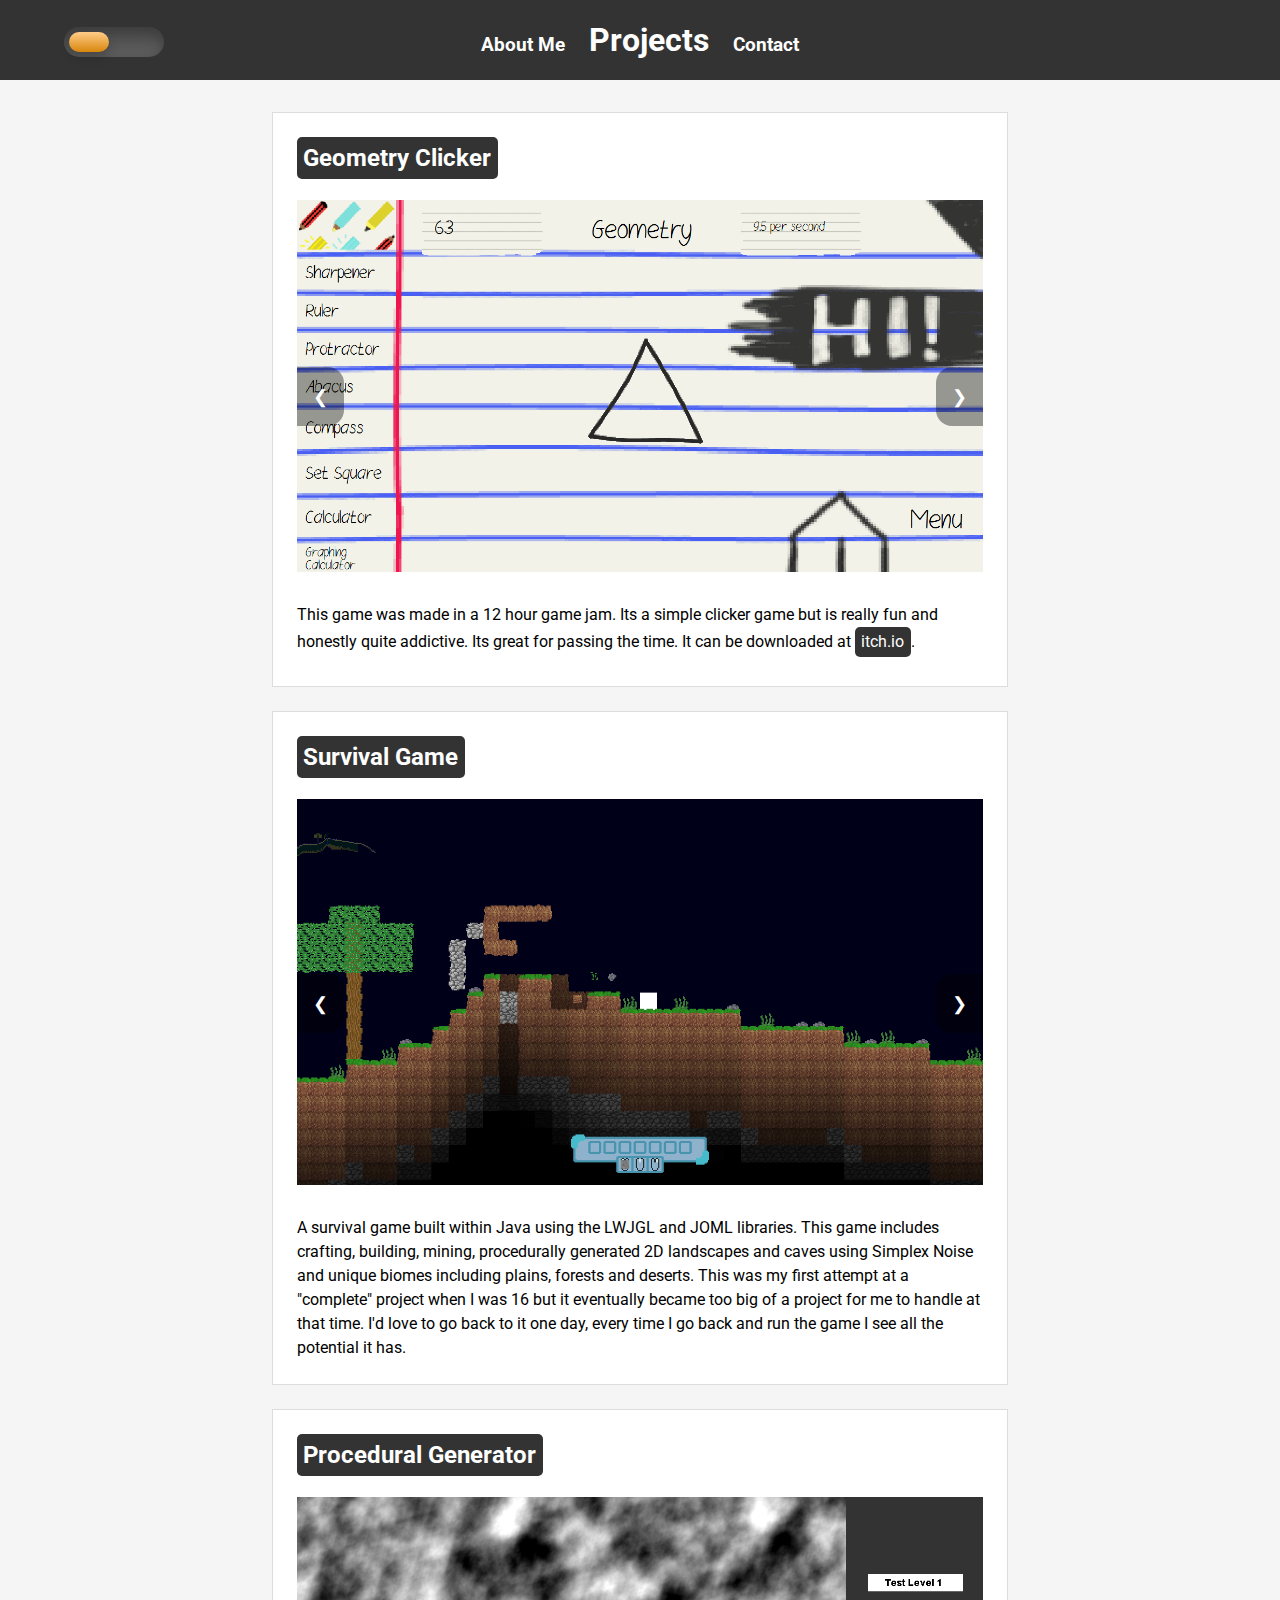
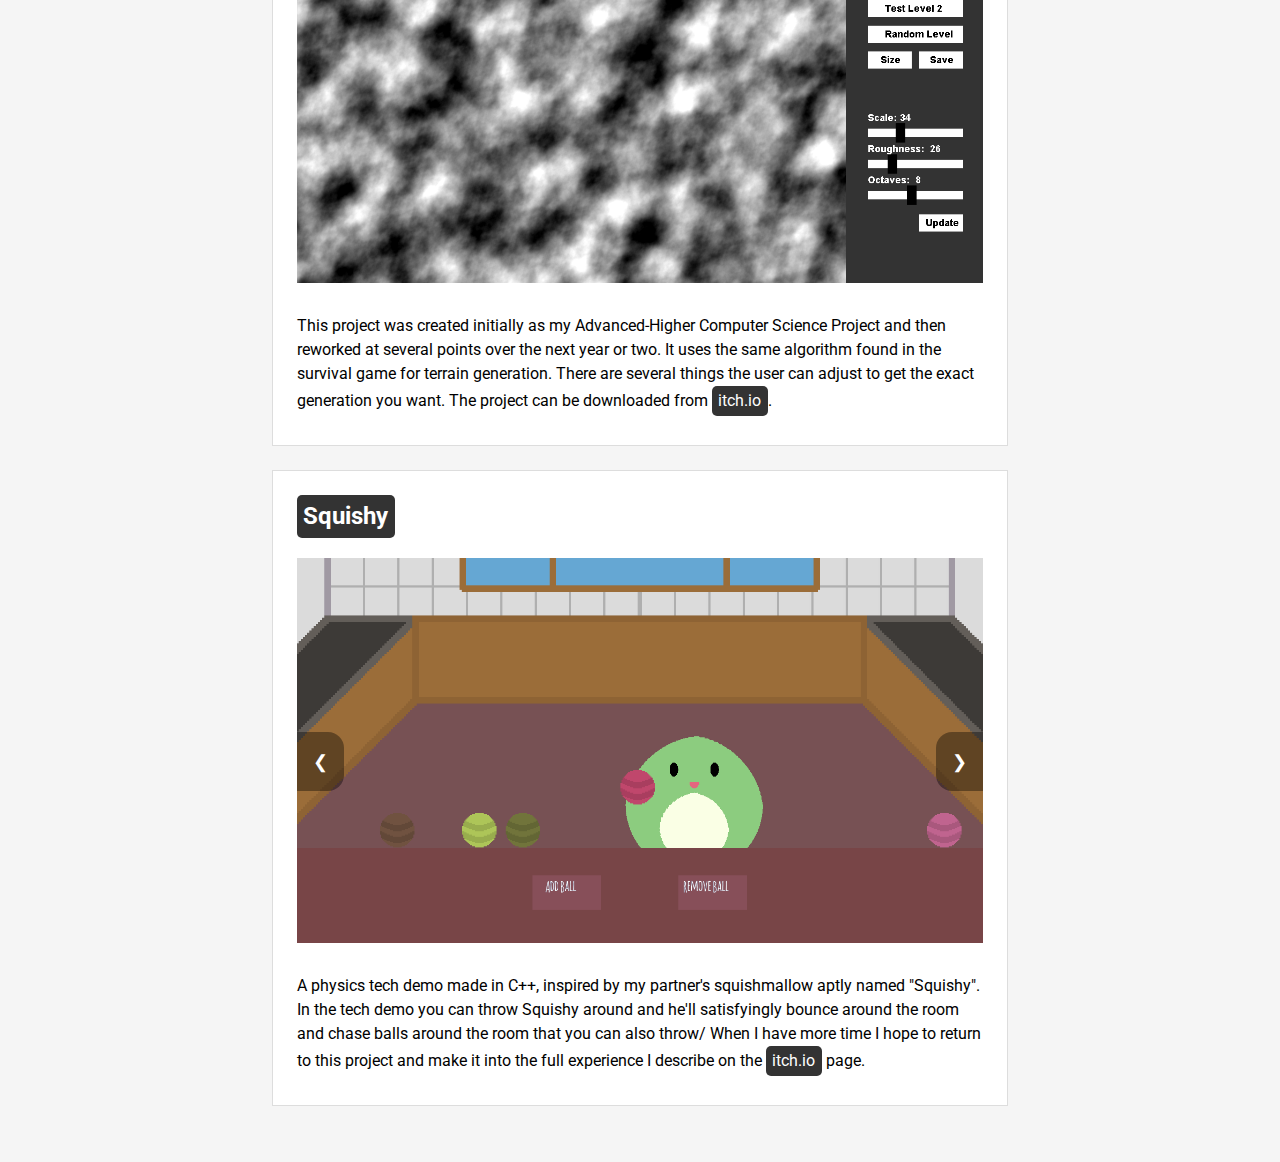
==== index.html @ 2ac5b100 "New Wesbite Design" ====
<!DOCTYPE html>
<html lang="en">
<head>
  <meta charset="UTF-8">
  <meta name="viewport" content="width=device-width, initial-scale=1.0">
  <title>Projects</title>
  <link href="https://fonts.googleapis.com/css?family=Roboto&display=swap" rel="stylesheet">
  <link rel="stylesheet" href="style.css">
</head>
<body>
  <header>
    <h3><a href="about.html">About Me</a></h3>
    <h1>Projects</h1>
    <h3><a href="contact.html">Contact</a></h3>
    <section class="slider">
      <input class="dark" type="checkbox" id="darkmode"/>
      <label for="darkmode" onclick="toggleDark()"></label>
    </section>
  </header>
  <main>
    
    <section class="project">
      <h2><a href="https://louis-braidwood.itch.io/geometry-clicker" class="title">Geometry Clicker</a></h2>
      
        <!-- Slideshow container -->
        <div class="slideshow-container">

          <!-- Full-width images with number and caption text -->
          <div class="mySlides2 fade">
            <img src="Screenshots/Geometry1.png" style="width:100%">
          </div>

          <div class="mySlides2 fade">
            <img src="Screenshots/Geometry2.png" style="width:100%">
          </div>

          <div class="mySlides2 fade">
            <img src="Screenshots/Geometry3.png" style="width:100%">
          </div>

          <!-- Next and previous buttons -->
          <a class="prev" onclick="plusSlides(-1, 1)">&#10094;</a>
          <a class="next" onclick="plusSlides(1, 1)">&#10095;</a>
        </div>
        <br>
        <p>This game was made in a 12 hour game jam. Its a simple clicker 
          game but is really fun and honestly quite addictive. Its great for
           passing the time. It can be downloaded at 
           <a href="https://louis-braidwood.itch.io/geometry-clicker" class="title">itch.io</a>.
        </p>
    </section>
    <section class="project">
      <h2><a class="title">Survival Game</a></h2>
      
        <!-- Slideshow container -->
        <div class="slideshow-container">

          <!-- Full-width images with number and caption text -->
          <div class="mySlides3 fade">
            <img src="Screenshots/SurvivalGame1.png" style="width:100%">
          </div>

          <div class="mySlides3 fade">
            <img src="Screenshots/SurvivalGame2.png" style="width:100%">
          </div>

          <div class="mySlides3 fade">
            <img src="Screenshots/SurvivalGame3.png" style="width:100%">
          </div>

          <!-- Next and previous buttons -->
          <a class="prev" onclick="plusSlides(-1, 2)">&#10094;</a>
          <a class="next" onclick="plusSlides(1, 2)">&#10095;</a>
        </div>
        <br>
        <p>A survival game built within Java using the LWJGL and JOML libraries. 
          This game includes crafting, building, mining,  procedurally generated 2D landscapes and caves 
          using Simplex Noise and unique biomes including plains, forests and deserts.
          This was my first attempt at a "complete" project when I was 16 but it eventually
          became too big of a project for me to handle at that time. I'd love to go back to it
          one day, every time I go back and run the game I see all the potential it has.
        </p>
    </section>
    <section class="project">
      <h2><a href="https://louis-braidwood.itch.io/simplex-noise" class="title">Procedural Generator</a></h2>
      
        <!-- Slideshow container -->
        <div>

          <!-- Full-width images with number and caption text -->
          <div class="fade">
            <img src="Screenshots/ProceduralGenerator.png" style="width:100%">
          </div>
        </div>
        <br>
        <p>This project was created initially as my Advanced-Higher Computer Science Project and then 
          reworked at several points over the next year or two. It uses the same algorithm found in the 
          survival game for terrain generation. There are several things the user can adjust to get the exact generation you want.
          The project can be downloaded from 

            <a href="https://louis-braidwood.itch.io/simplex-noise" class="title">itch.io</a>.
        </p>
    </section>
    
    <section class="project">
      <h2><a href="https://louis-braidwood.itch.io/squishy" class="title">Squishy</a></h2>
      
        <!-- Slideshow container -->
        <div class="slideshow-container">

          <!-- Full-width images with number and caption text -->
          <div class="mySlides1 fade">
            <img src="Screenshots/squishy1.png" style="width:100%">
          </div>
          <div class="mySlides1 fade">
            <img src="Screenshots/squishy2.png" style="width:100%">
          </div>
          <!-- Next and previous buttons -->
          <a class="prev" onclick="plusSlides(-1, 0)">&#10094;</a>
          <a class="next" onclick="plusSlides(1, 0)">&#10095;</a>
        </div>
        <br>
        <p>A physics tech demo made in C++, inspired by my partner's squishmallow aptly named "Squishy". In the tech demo you can throw Squishy around and he'll
          satisfyingly bounce around the room and chase balls around the room that you can also throw/ When I have more time I hope to return
          to this project and make it into the full experience I describe on the <a href="https://louis-braidwood.itch.io/squishy" class="title">itch.io</a> page.
        </p>

    </section>
    
  <script src="darkmode.js"></script>
    <script src="arrows.js"></script>
  </main>
</body>
</html>
---- style.css ----
* {
    box-sizing: border-box;
    margin: 0;
    padding: 0;
  }
  
  body {
    font-family: 'Roboto', sans-serif;
    font-size: 16px;
    line-height: 1.5;
    background-color: #f5f5f5;
    transition: 0.3s;
  }
  
  header {
    background-color: #333;
    color: #fff;
    align-items: center;
    text-align: center;
    padding: 1rem;
  }
  
  .slider {
    margin:0;
    display:flex;
    flex-direction: column;
  }

  label {
    width:100px;
    height:30px;
    left:5%;
    top:3%;
    position:absolute;
    display:inline;
    background-color: #555;
    border-radius: 200px;
    box-shadow: inset 0px 5px 15px rgba(0,0,0,0.4), inset 0px -5px 15px rgba(255,255,255,0.1);
    cursor:pointer;
    transition:0.3s;
  }

  label:after {
    content: "";
    width: 40px;
    height: 20px;
    position:absolute;
    top: 5px;
    left: 5px;
    background:linear-gradient(180deg, #ffcc89, #d8860b);
    border-radius: 180px;
    box-shadow: 0px 5px 10px rgba(0,0,0,0.2);
    transition:0.3s;
  }

label:active:after{
  width:50px;
}

.dark{
  width: 0;
  height: 0;
  visibility: hidden;
}

  .dark:checked + label { 
    background:#343434;
  }
  .dark:checked + label:after{
    left:95px;
    transform: translateX(-100%);
    background:linear-gradient(180deg, #777, #3a3a3a);
  }
  h1 {
    display:inline;
    font-size: 2rem;
  }
  h3 {
    padding-left: 20px;
    padding-right: 20px;
    display:inline;
  }
  

p a{
  color: #666;
}

  h3 a{
    color: #fff;
    text-decoration: none;
  }
  h3 a:link{
    text-decoration: none;
    color: #fff;
  }
  h3 a:visited{
    color: #fff;
    text-decoration: none;
  }
  h3 a:hover {
    color: #aaa;
    text-decoration: none;
  }
  h3 a:active {
    color: #fff;
    text-decoration: none;
  }

input[type=text], select, textarea {
  width: 100%; /* Full width */
  padding: 12px; /* Some padding */ 
  border: 1px solid #ccc; /* Gray border */
  border-radius: 4px; /* Rounded borders */
  box-sizing: border-box; /* Make sure that padding and width stays in place */
  margin-top: 6px; /* Add a top margin */
  margin-bottom: 16px; /* Bottom margin */
  resize: vertical /* Allow the user to vertically resize the textarea (not horizontally) */
}

/* Style the submit button with a specific background color etc */
input[type=submit] {
  background-color: #343434;
  color: white;
  padding: 12px 20px;
  border: none;
  border-radius: 4px;
  cursor: pointer;
}

/* When moving the mouse over the submit button, add a darker green color */
input[type=submit]:hover {
  background-color: #343434;
}

/* Add a background color and some padding around the form */
.container {
  border-radius: 5px;
  background-color: #f2f2f2;
  padding: 20px;
}

  main {
    max-width: 800px;
    margin: 0 auto;
    padding: 2rem;
  }
  
  .project {
    border: 1px solid #ddd;
    background-color: #fff;
    position: relative;
    padding: 1.5rem;
    margin-bottom: 1.5rem;
    transition: 0.3s;
  }
  
  h2 {
    font-size: 1.5rem;
    margin-bottom: 1rem;
  }

  /* Slideshow container */
  .slideshow-container {
    user-select: none;
    max-width: 1000px;
    position: relative;
    margin: auto;
  }
  
  /* Hide the images by default */
  .mySlides1 {
    display: none;
  }
  .mySlides2 {
    display: none;
  }
  
  .mySlides3 {
    display: none;
  }
  
  .mySlides4 {
    display: none;
  }

  /* Next & previous buttons */
  .prev, .next {
    cursor: pointer;
    position: absolute;
    top: 50%;
    width: auto;
    margin-top: -22px;
    padding: 16px;
    background-color: #00000060;
    color: white;
    font-size: 18px;
    transition: 0.6s ease;
    border-radius: 0 16px 16px 0;
    user-select: none;
  }
  
  /* Position the "next button" to the right */
  .next {
    right: 0;
    border-radius: 16px 0 0 16px;
  }
  
  /* On hover, add a black background color with a little bit see-through */
  .prev:hover, .next:hover {
    background-color: rgba(0,0,0,0.8);
  }
  
  /* Caption text */
  .text {
    color: #f2f2f2;
    font-size: 15px;
    padding: 8px 12px;
    position: absolute;
    bottom: 8px;
    width: 100%;
    text-align: center;
  }
  
  /* Number text (1/3 etc) */
  .numbertext {
    color: #f2f2f2;
    font-size: 12px;
    padding: 8px 12px;
    position: absolute;
    top: 0;
  }
  
  /* The dots/bullets/indicators */
  .dot {
    cursor: pointer;
    height: 15px;
    width: 15px;
    margin: 0 2px;
    background-color: #bbb;
    border-radius: 50%;
    display: inline-block;
    transition: background-color 0.6s ease;
  }
  
  .active, .dot:hover {
    background-color: #717171;
  }
  
  /* Fading animation */
  .fade {
    animation-name: fade;
    animation-duration: 1.5s;
  }
  
  @keyframes fade {
    from {opacity: .4}
    to {opacity: 1}
  }

.darkmode{
  background-color:rgb(64,64,64);
  transition: 0.3s;
  color: white;
}
.project_darkmode{
  
  border: 1px solid #818181;
  background-color:rgb(80, 80, 80);
  transition: 0.3s;
}

.title {
  display: inline-block;
  background-color: #333;
  color: #fff;
  padding: 0.2rem 0.4rem;
  margin-bottom: 0.3rem;
  text-decoration: none;
  border-radius: 5px;
  transition: background-color 0.2s ease-in-out;
}

.title:hover {
  background-color: #555;
}
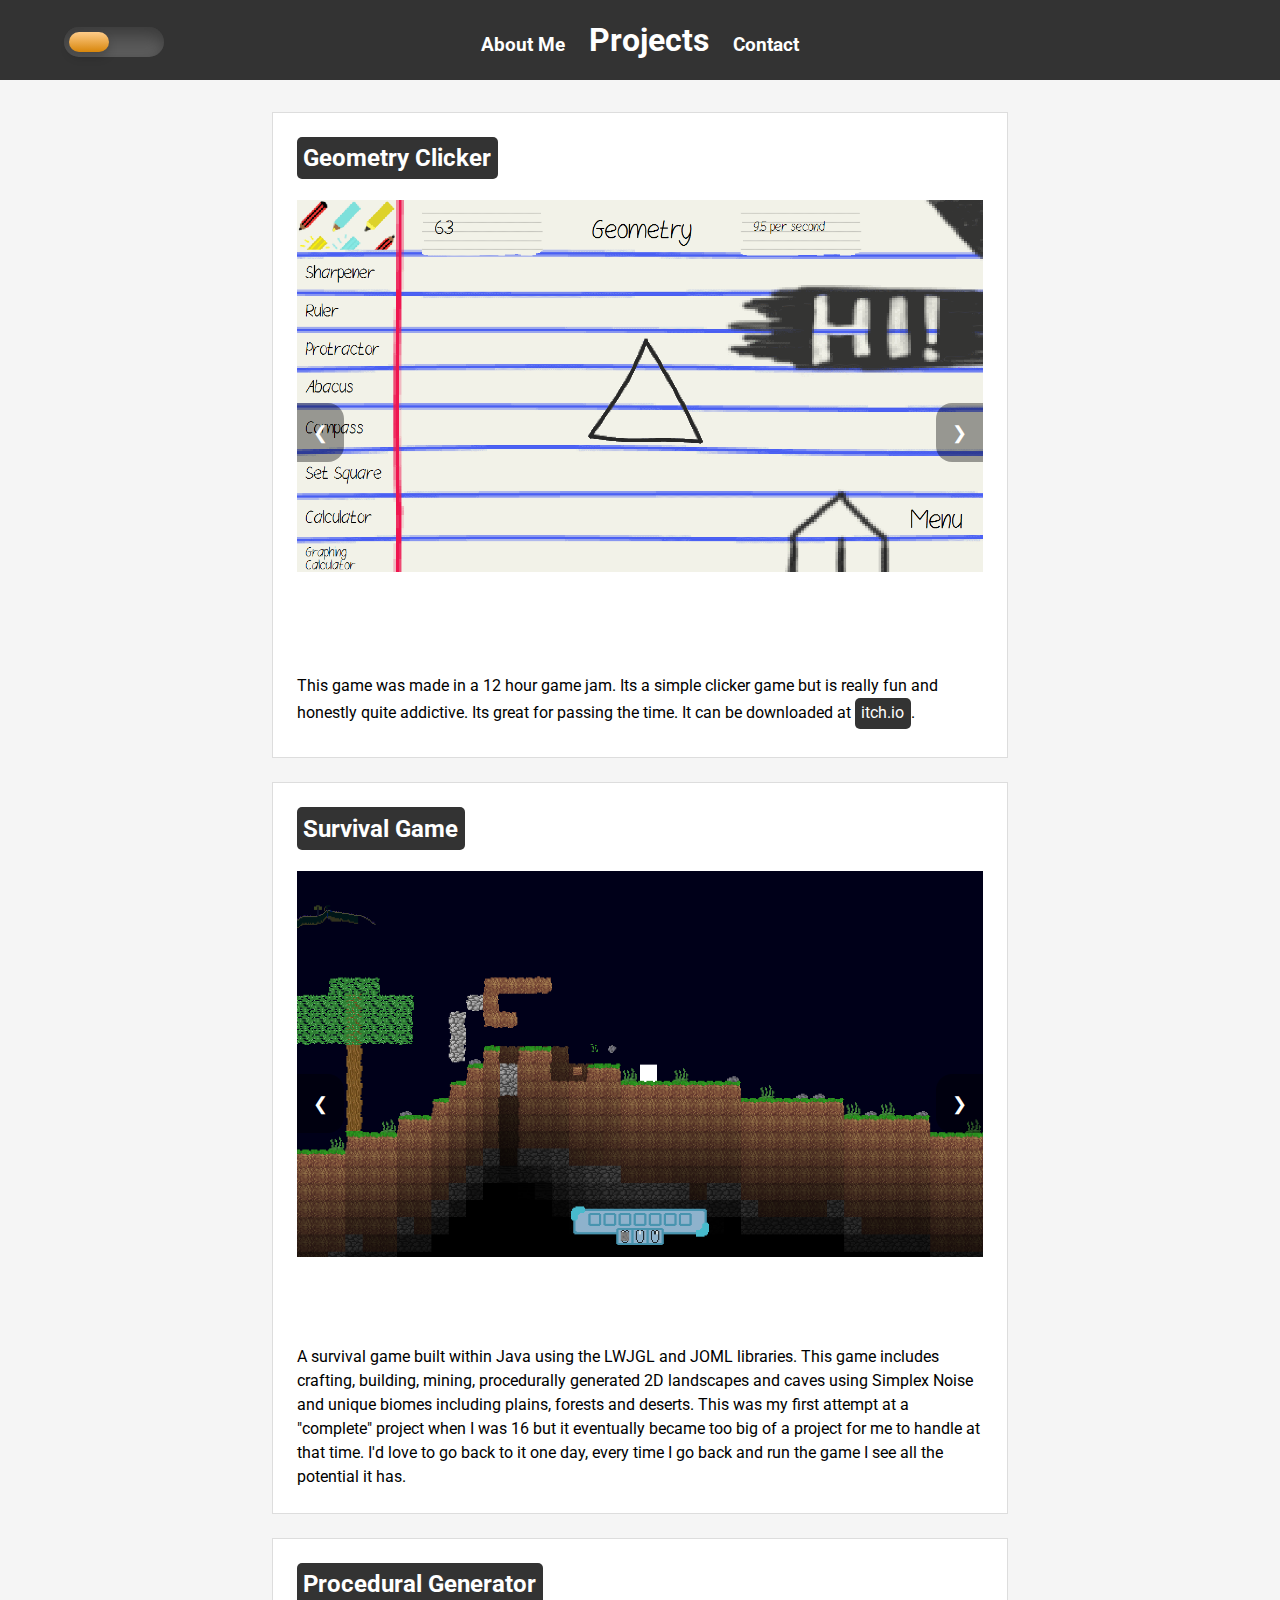
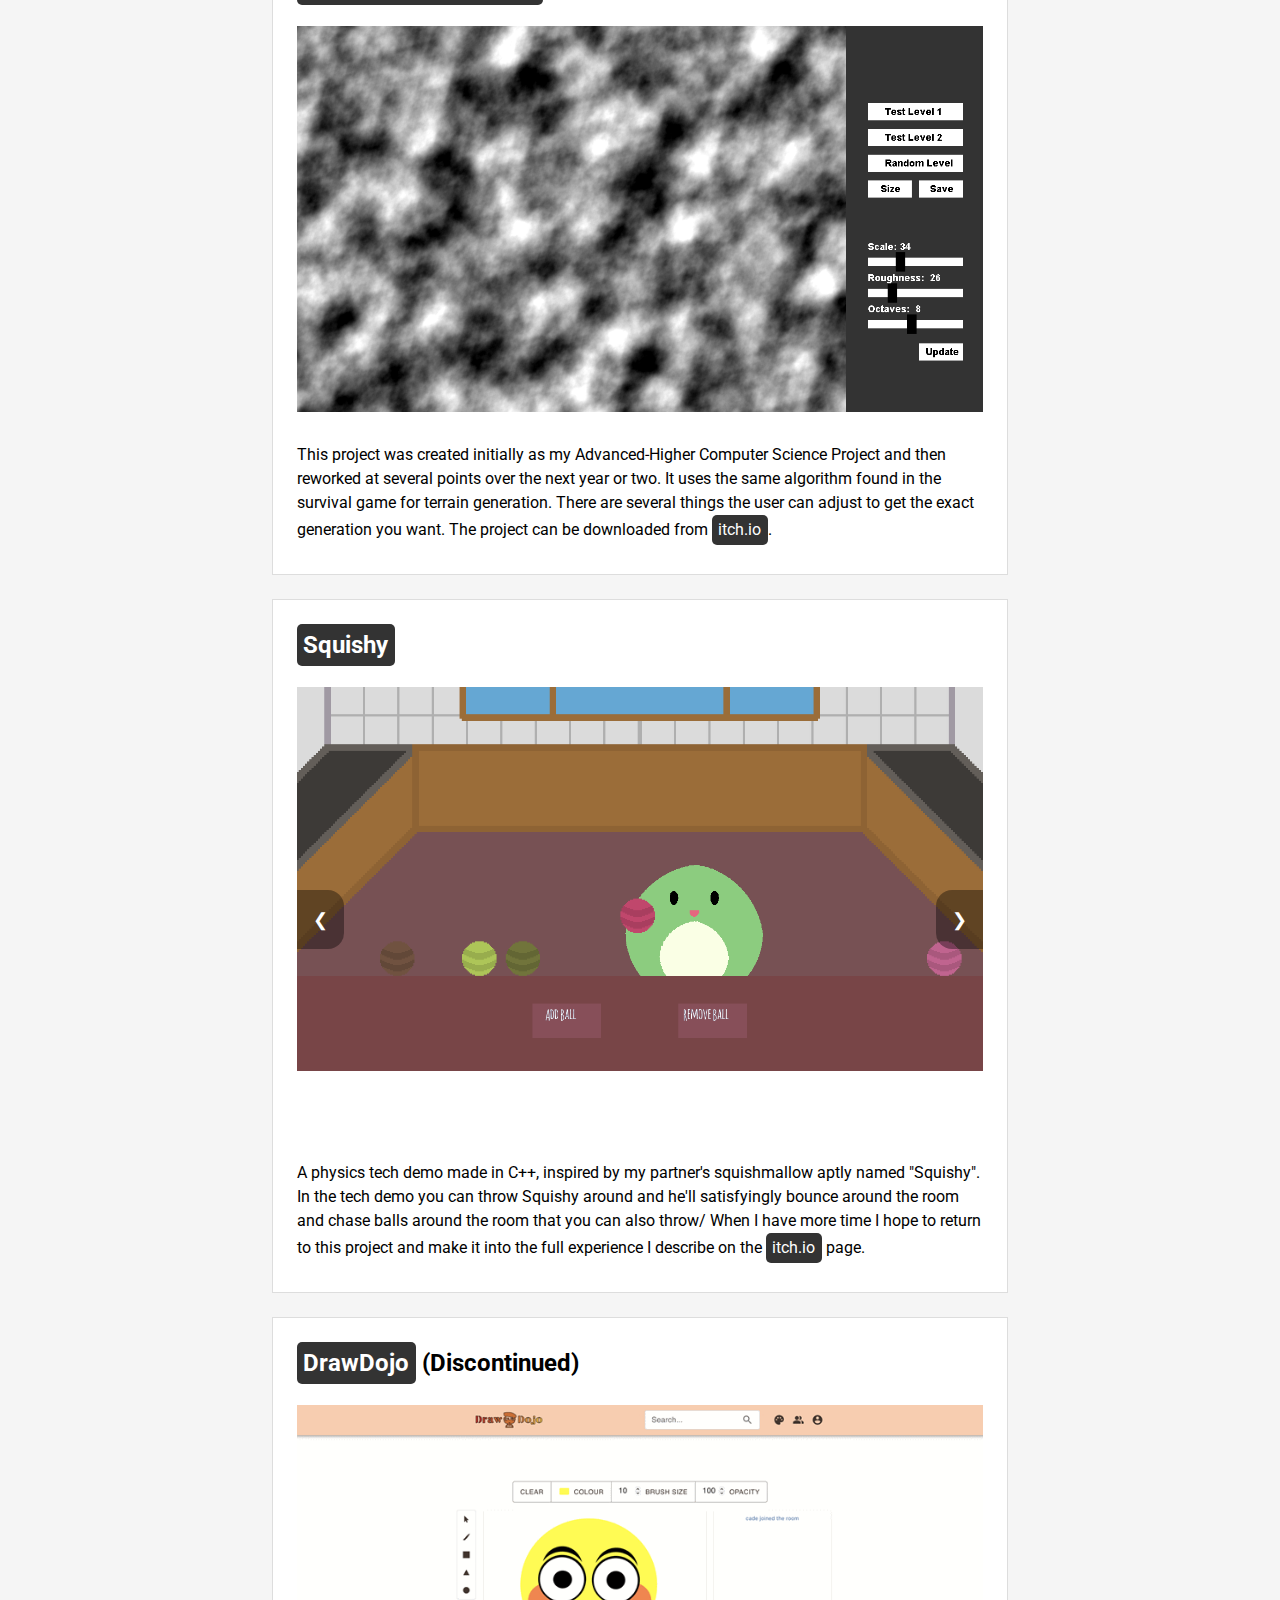
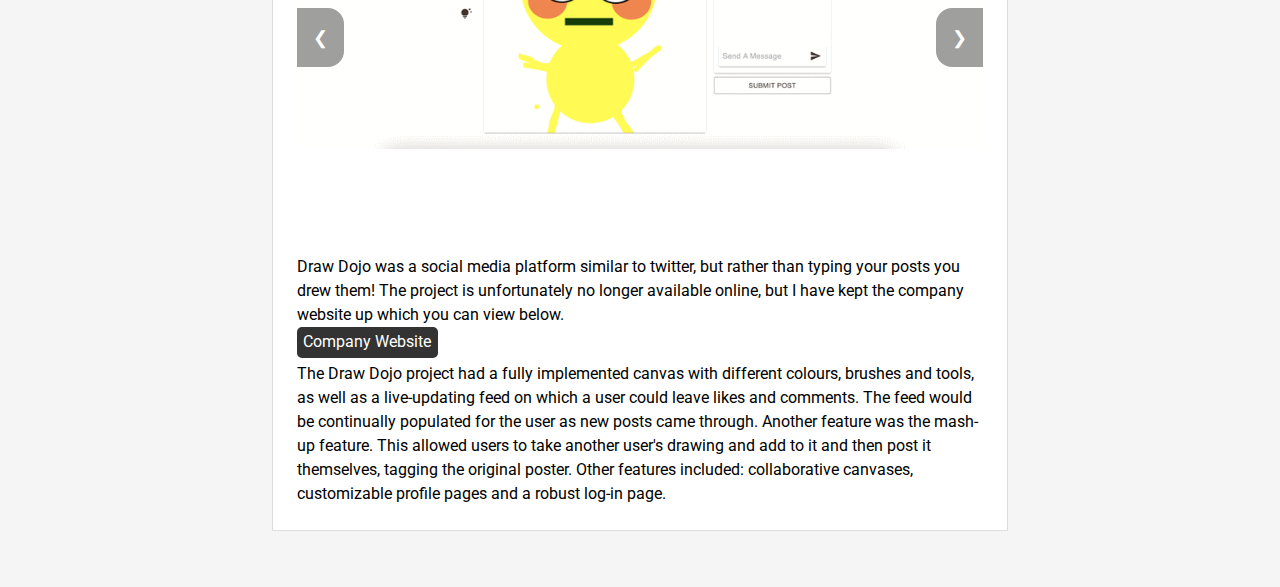
==== commit 0ae52caf: "Added DrawDojo" ====
--- a/index.html
+++ b/index.html
@@ -127,7 +127,38 @@
 
     </section>
     
-  <script src="darkmode.js"></script>
+    <section class="project">
+      <h2><a href="https://louisdevelopment.github.io/DrawDojo/" class="title">DrawDojo</a> (Discontinued)</h2>
+      <!-- Slideshow container -->
+      <div class="slideshow-container">
+
+        <!-- Full-width images with number and caption text -->
+        <div class="mySlides4 fade">
+          <img src="Screenshots/DrawDojo1.png" style="width:100%">
+        </div>
+        <div class="mySlides4 fade">
+          <img src="Screenshots/DrawDojo2.png" style="width:100%">
+        </div>
+        <!-- Next and previous buttons -->
+        <a class="prev" onclick="plusSlides(-1, 3)">&#10094;</a>
+        <a class="next" onclick="plusSlides(1, 3)">&#10095;</a>
+      </div>
+      <p>
+        Draw Dojo was a social media platform similar to twitter, but
+        rather than typing your posts you drew them! The project is unfortunately no longer
+        available online, but I have kept the company website up which you can view below. <br>
+        <a href="https://louisdevelopment.github.io/DrawDojo/" class="title">Company Website</a>
+      </p>
+      <p>
+        The Draw Dojo project had a fully implemented canvas with different colours, brushes and
+        tools, as well as a live-updating feed on which a user could leave likes and comments. The
+        feed would be continually populated for the user as new posts came through. Another
+        feature was the mash-up feature. This allowed users to take another user's drawing and
+        add to it and then post it themselves, tagging the original poster. Other features included:
+        collaborative canvases, customizable profile pages and a robust log-in page.
+      </p>
+    </section>
+    <script src="darkmode.js"></script>
     <script src="arrows.js"></script>
   </main>
 </body>
--- a/style.css
+++ b/style.css
@@ -160,10 +160,20 @@
     margin-bottom: 1rem;
   }
 
+  .img-container{
+    display: table-cell;  
+  vertical-align: middle;
+  text-align: center;
+  margin: auto;
+  max-height: 100%;
+  max-width: 100%;
+  }
+
   /* Slideshow container */
   .slideshow-container {
     user-select: none;
     max-width: 1000px;
+    min-height:450px;
     position: relative;
     margin: auto;
   }
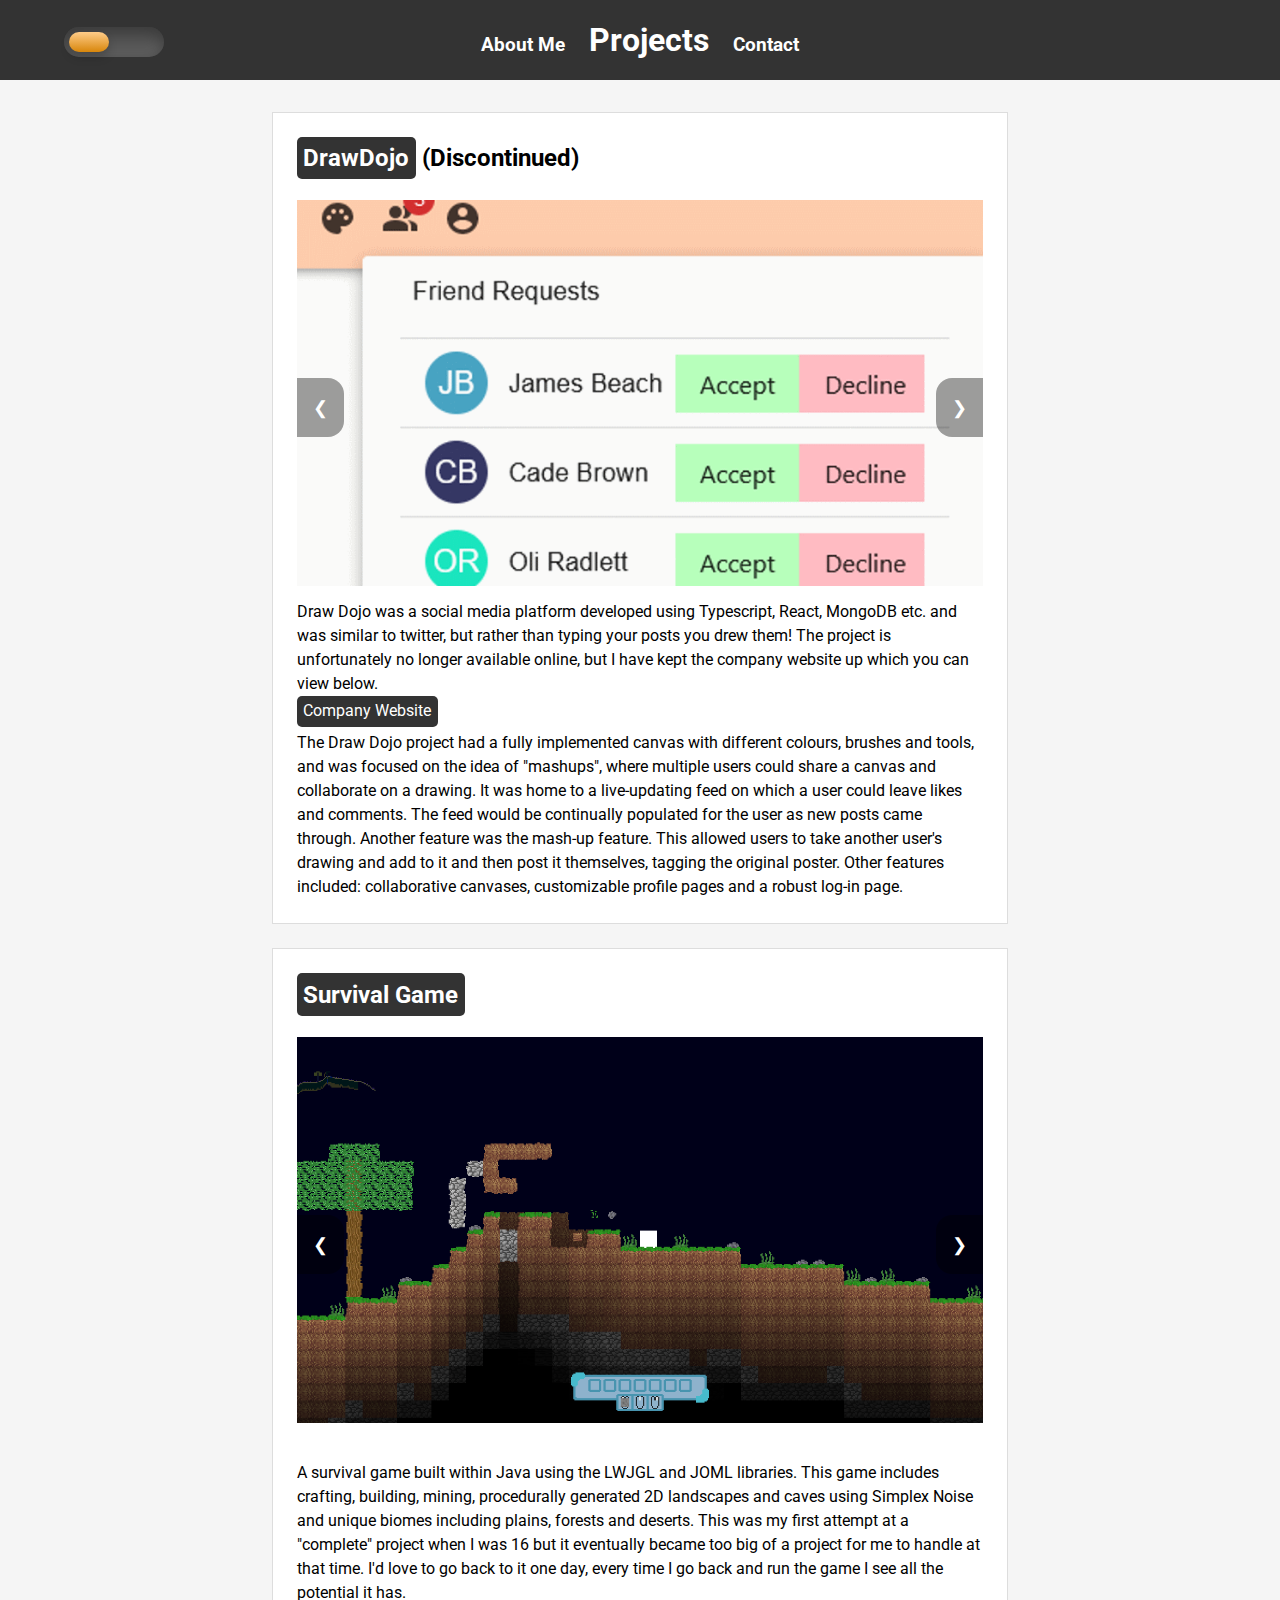
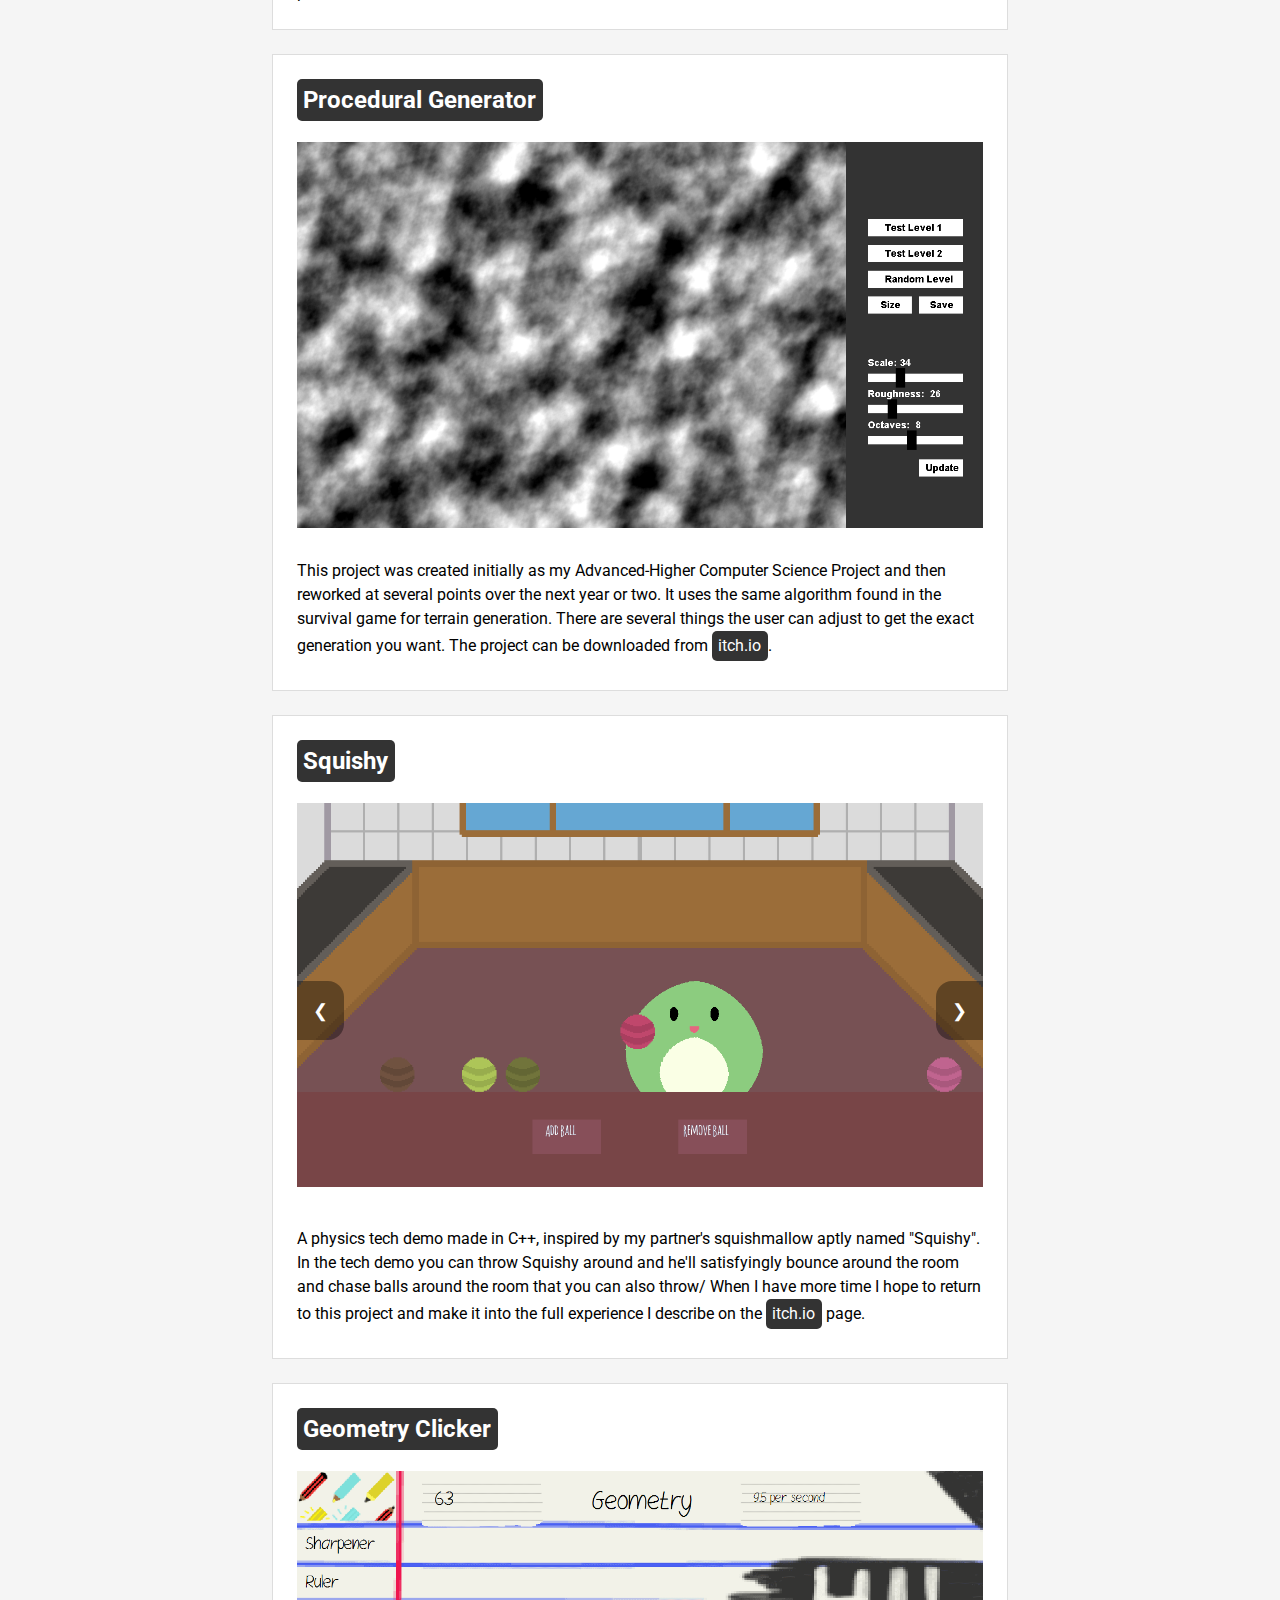
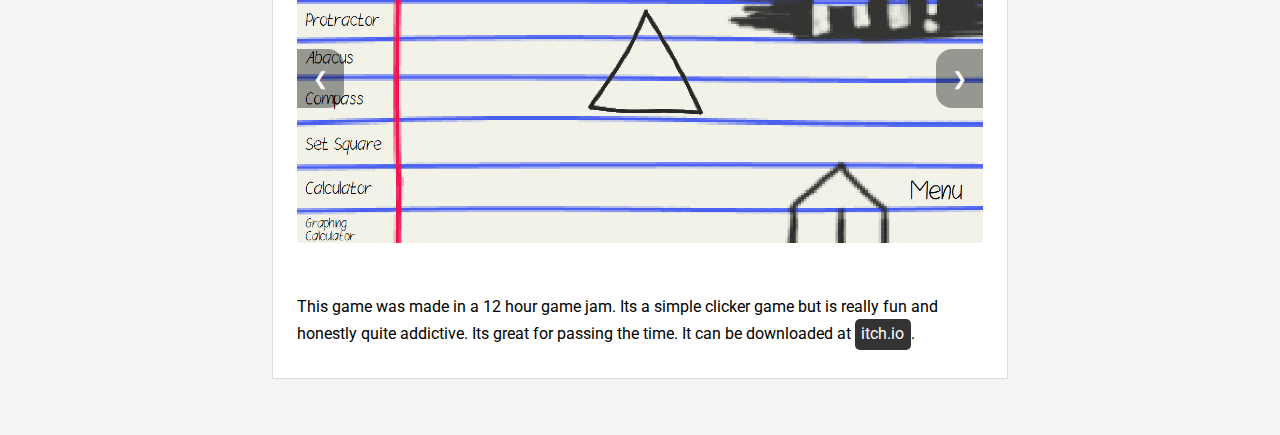
==== commit e9f0202d: "fixed typo" ====
--- a/index.html
+++ b/index.html
@@ -20,35 +20,51 @@
   <main>
     
     <section class="project">
-      <h2><a href="https://louis-braidwood.itch.io/geometry-clicker" class="title">Geometry Clicker</a></h2>
-      
-        <!-- Slideshow container -->
-        <div class="slideshow-container">
+      <h2><a href="https://louisdevelopment.github.io/DrawDojo/" class="title">DrawDojo</a> (Discontinued)</h2>
+      <!-- Slideshow container -->
+      <div class="slideshow-container">
 
-          <!-- Full-width images with number and caption text -->
-          <div class="mySlides2 fade">
-            <img src="Screenshots/Geometry1.png" style="width:100%">
-          </div>
+        <!-- Full-width images with number and caption text -->
+        <div class="mySlides4 fade">
+          <img src="Screenshots/DrawDojo2.png" style="width:100%">
+        </div>
+        <div class="mySlides4 fade">
+          <img src="Screenshots/DrawDojo1.png" style="width:100%">
+        </div>
+        <div class="mySlides4 fade">
+          <img src="Screenshots/DrawDojo3.png" style="width:100%">
+        </div>
+        <div class="mySlides4 fade">
+          <img src="Screenshots/DrawDojo4.png" style="width:100%">
+        </div>
+        <div class="mySlides4 fade">
+          <img src="Screenshots/DrawDojo5.png" style="width:100%">
+        </div>
+        <div class="mySlides4 fade">
+          <img src="Screenshots/DrawDojo6.png" style="width:100%">
+        </div>
+        <!-- Next and previous buttons -->
+        <a class="prev" onclick="plusSlides(-1, 3)">&#10094;</a>
+        <a class="next" onclick="plusSlides(1, 3)">&#10095;</a>
+      </div>
+      <p>
+        Draw Dojo was a social media platform developed using Typescript, React, MongoDB etc. and was similar to twitter, but
+        rather than typing your posts you drew them! The project is unfortunately no longer
+        available online, but I have kept the company website up which you can view below. <br>
+        <a href="https://louisdevelopment.github.io/DrawDojo/" class="title">Company Website</a>
+      </p>
+      <p>
+        The Draw Dojo project had a fully implemented canvas with different colours, brushes and
+        tools, and was focused on the idea of "mashups", where multiple users could share a canvas
+         and collaborate on a drawing. It was home to a live-updating feed on which a user could leave likes and comments. The
+        feed would be continually populated for the user as new posts came through. Another
+        feature was the mash-up feature. This allowed users to take another user's drawing and
+        add to it and then post it themselves, tagging the original poster. Other features included:
+        collaborative canvases, customizable profile pages and a robust log-in page.
+      </p>
+    </section>
 
-          <div class="mySlides2 fade">
-            <img src="Screenshots/Geometry2.png" style="width:100%">
-          </div>
 
-          <div class="mySlides2 fade">
-            <img src="Screenshots/Geometry3.png" style="width:100%">
-          </div>
-
-          <!-- Next and previous buttons -->
-          <a class="prev" onclick="plusSlides(-1, 1)">&#10094;</a>
-          <a class="next" onclick="plusSlides(1, 1)">&#10095;</a>
-        </div>
-        <br>
-        <p>This game was made in a 12 hour game jam. Its a simple clicker 
-          game but is really fun and honestly quite addictive. Its great for
-           passing the time. It can be downloaded at 
-           <a href="https://louis-braidwood.itch.io/geometry-clicker" class="title">itch.io</a>.
-        </p>
-    </section>
     <section class="project">
       <h2><a class="title">Survival Game</a></h2>
       
@@ -126,37 +142,36 @@
         </p>
 
     </section>
-    
+
     <section class="project">
-      <h2><a href="https://louisdevelopment.github.io/DrawDojo/" class="title">DrawDojo</a> (Discontinued)</h2>
-      <!-- Slideshow container -->
-      <div class="slideshow-container">
+      <h2><a href="https://louis-braidwood.itch.io/geometry-clicker" class="title">Geometry Clicker</a></h2>
+      
+        <!-- Slideshow container -->
+        <div class="slideshow-container">
 
-        <!-- Full-width images with number and caption text -->
-        <div class="mySlides4 fade">
-          <img src="Screenshots/DrawDojo1.png" style="width:100%">
+          <!-- Full-width images with number and caption text -->
+          <div class="mySlides2 fade">
+            <img src="Screenshots/Geometry1.png" style="width:100%">
+          </div>
+
+          <div class="mySlides2 fade">
+            <img src="Screenshots/Geometry2.png" style="width:100%">
+          </div>
+
+          <div class="mySlides2 fade">
+            <img src="Screenshots/Geometry3.png" style="width:100%">
+          </div>
+
+          <!-- Next and previous buttons -->
+          <a class="prev" onclick="plusSlides(-1, 1)">&#10094;</a>
+          <a class="next" onclick="plusSlides(1, 1)">&#10095;</a>
         </div>
-        <div class="mySlides4 fade">
-          <img src="Screenshots/DrawDojo2.png" style="width:100%">
-        </div>
-        <!-- Next and previous buttons -->
-        <a class="prev" onclick="plusSlides(-1, 3)">&#10094;</a>
-        <a class="next" onclick="plusSlides(1, 3)">&#10095;</a>
-      </div>
-      <p>
-        Draw Dojo was a social media platform similar to twitter, but
-        rather than typing your posts you drew them! The project is unfortunately no longer
-        available online, but I have kept the company website up which you can view below. <br>
-        <a href="https://louisdevelopment.github.io/DrawDojo/" class="title">Company Website</a>
-      </p>
-      <p>
-        The Draw Dojo project had a fully implemented canvas with different colours, brushes and
-        tools, as well as a live-updating feed on which a user could leave likes and comments. The
-        feed would be continually populated for the user as new posts came through. Another
-        feature was the mash-up feature. This allowed users to take another user's drawing and
-        add to it and then post it themselves, tagging the original poster. Other features included:
-        collaborative canvases, customizable profile pages and a robust log-in page.
-      </p>
+        <br>
+        <p>This game was made in a 12 hour game jam. Its a simple clicker 
+          game but is really fun and honestly quite addictive. Its great for
+           passing the time. It can be downloaded at 
+           <a href="https://louis-braidwood.itch.io/geometry-clicker" class="title">itch.io</a>.
+        </p>
     </section>
     <script src="darkmode.js"></script>
     <script src="arrows.js"></script>
--- a/style.css
+++ b/style.css
@@ -160,20 +160,12 @@
     margin-bottom: 1rem;
   }
 
-  .img-container{
-    display: table-cell;  
-  vertical-align: middle;
-  text-align: center;
-  margin: auto;
-  max-height: 100%;
-  max-width: 100%;
-  }
 
   /* Slideshow container */
   .slideshow-container {
     user-select: none;
     max-width: 1000px;
-    min-height:450px;
+    min-height:400px;
     position: relative;
     margin: auto;
   }
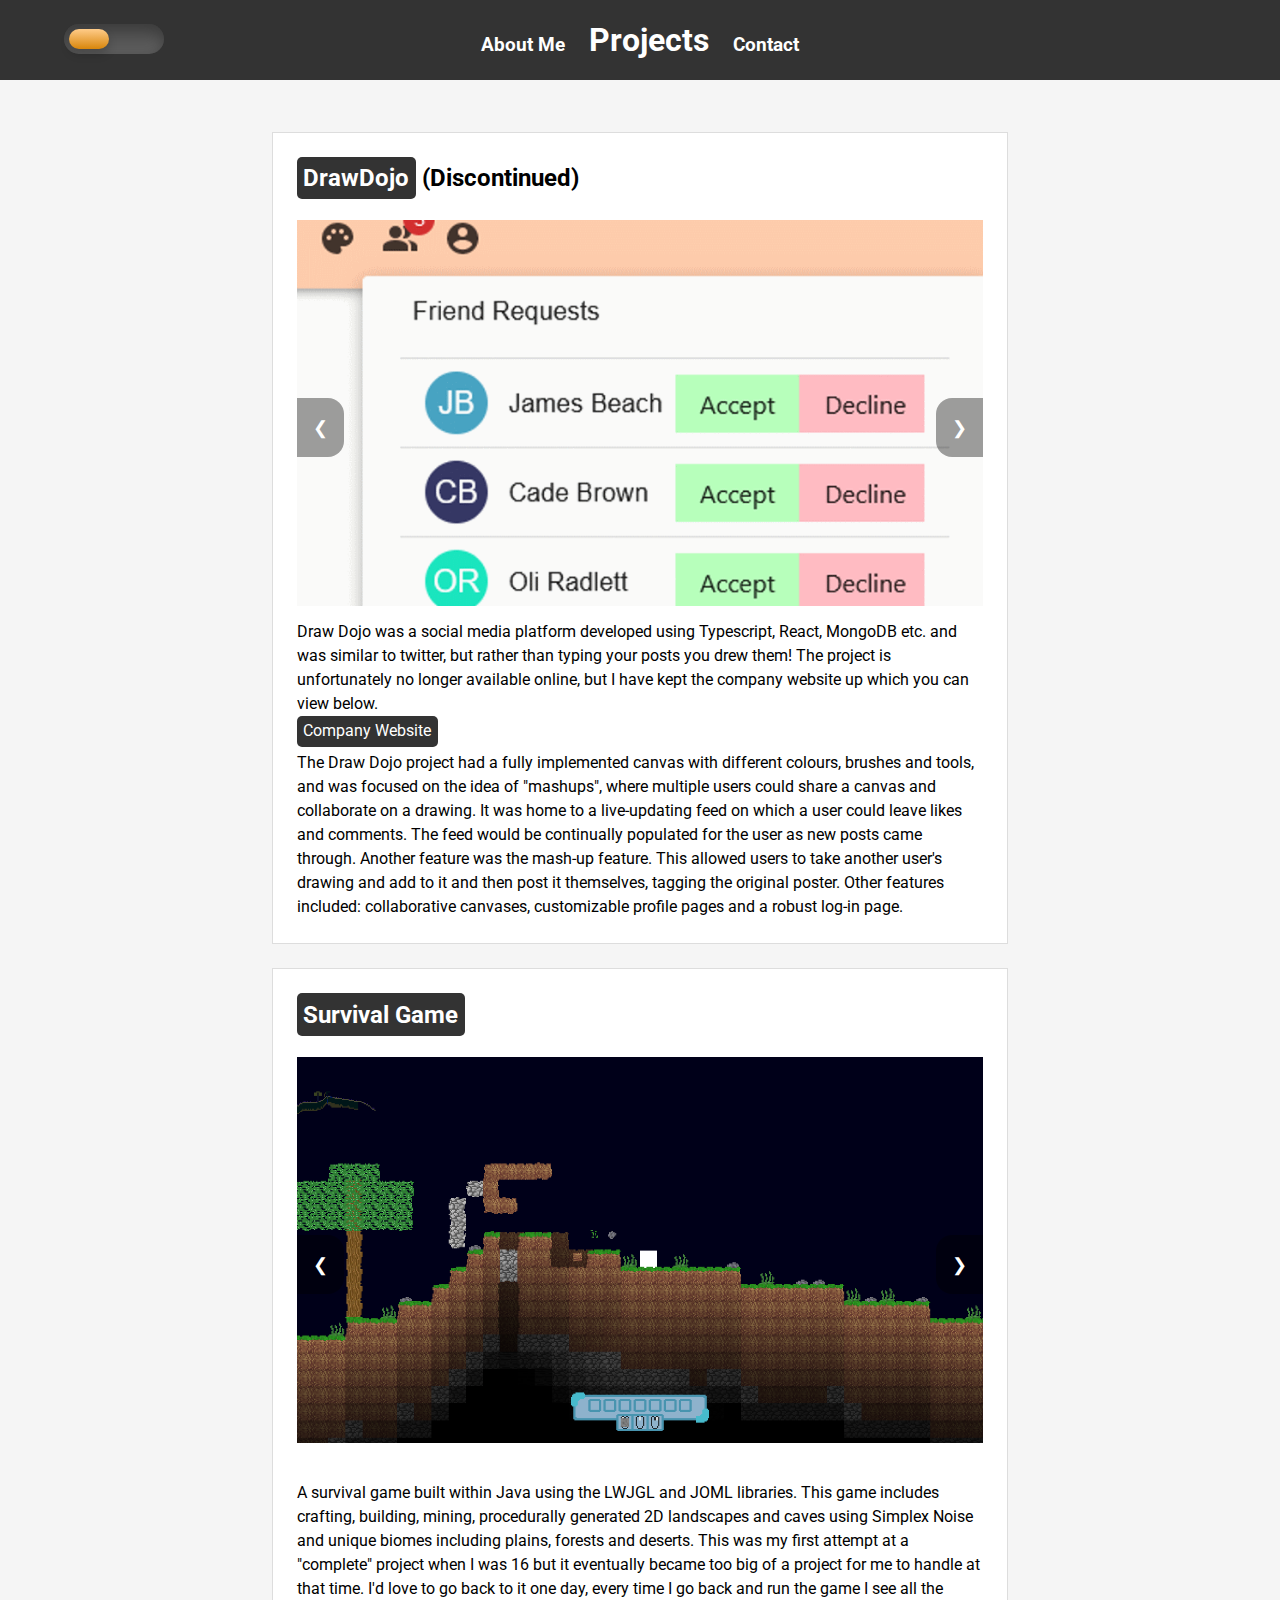
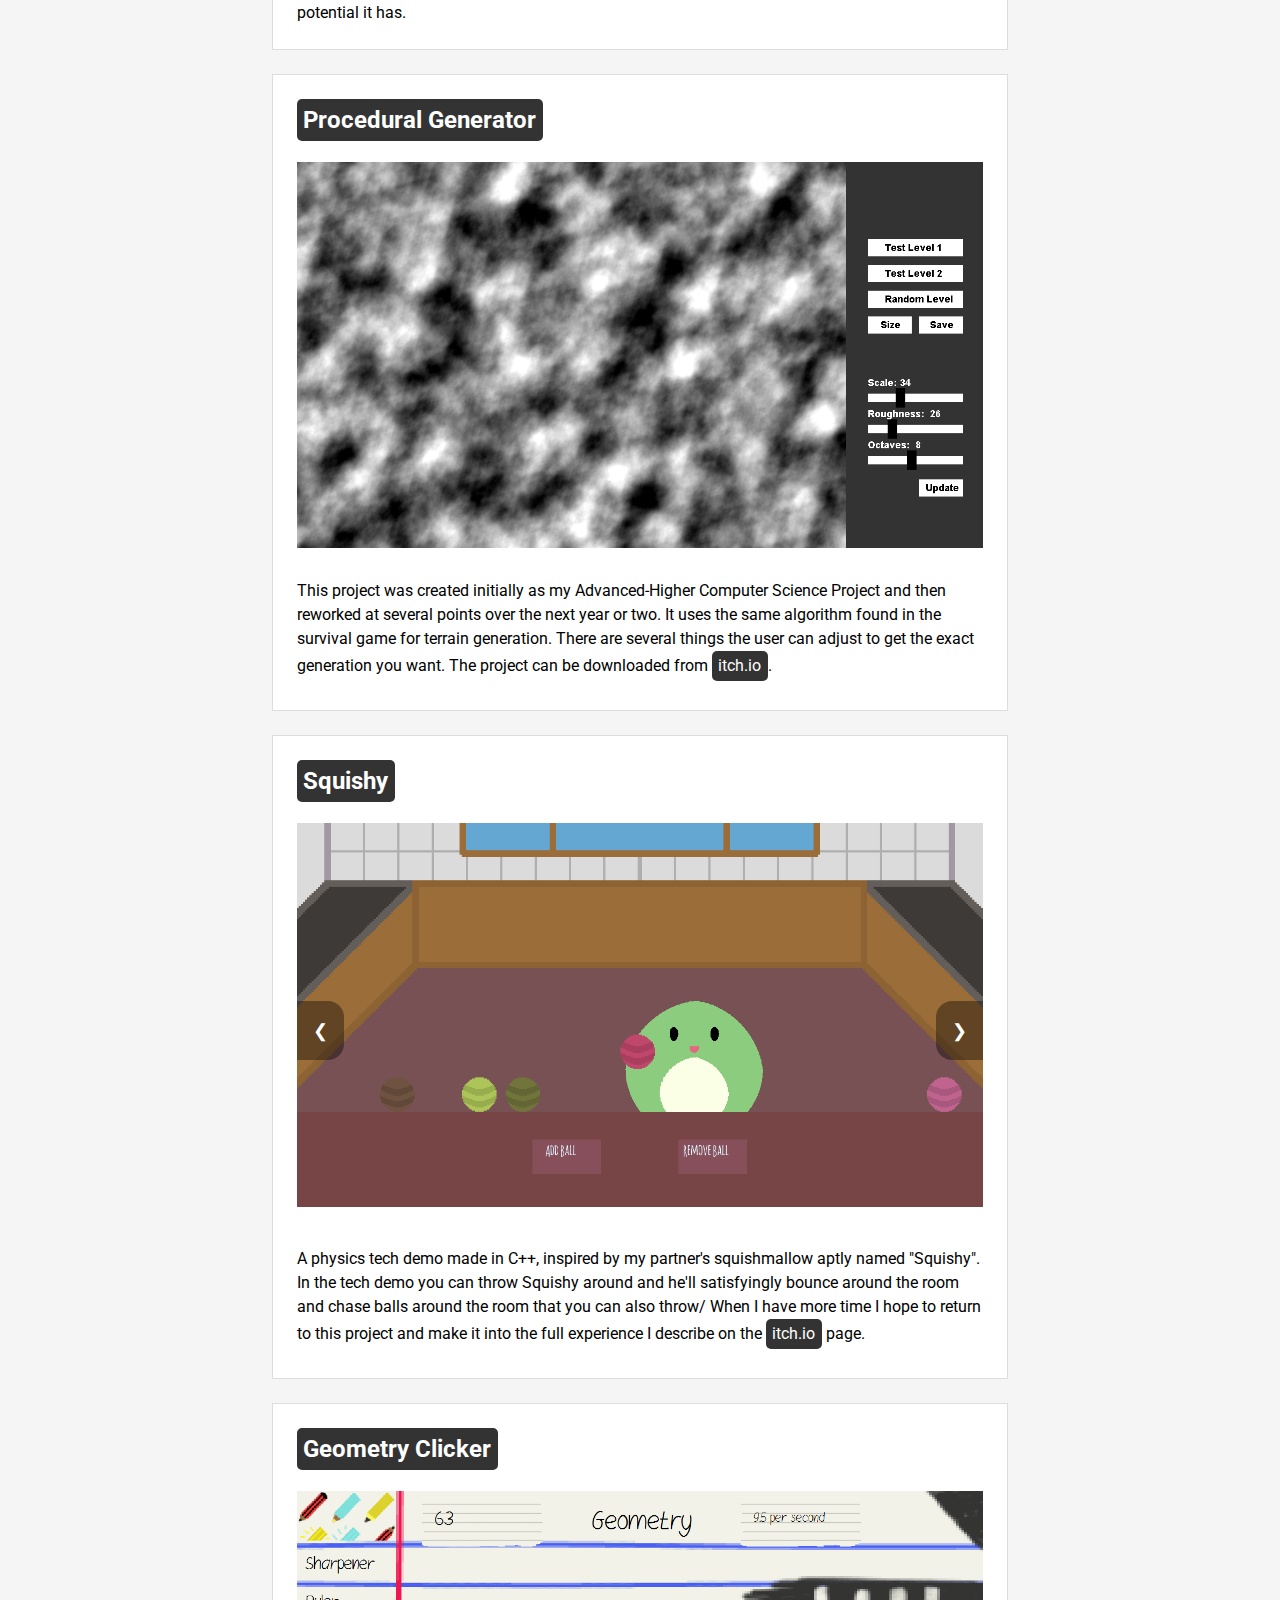
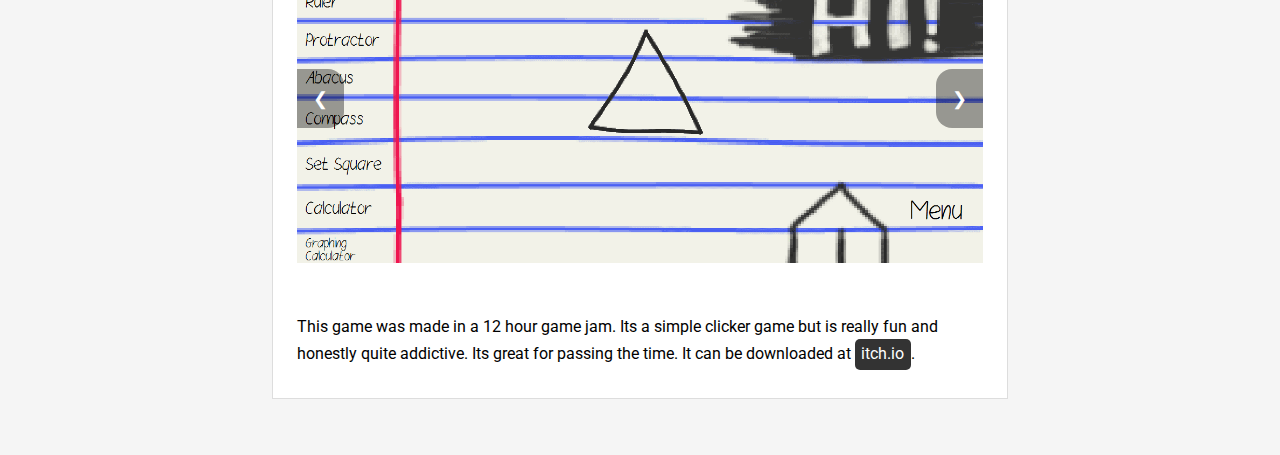
==== commit 2e0135ee: "Added CV" ====
--- a/index.html
+++ b/index.html
@@ -18,7 +18,6 @@
     </section>
   </header>
   <main>
-    
     <section class="project">
       <h2><a href="https://louisdevelopment.github.io/DrawDojo/" class="title">DrawDojo</a> (Discontinued)</h2>
       <!-- Slideshow container -->
--- a/style.css
+++ b/style.css
@@ -1,10 +1,12 @@
+
 * {
     box-sizing: border-box;
     margin: 0;
     padding: 0;
   }
   
-  body {
+  body { 
+    margin-top:100px;
     font-family: 'Roboto', sans-serif;
     font-size: 16px;
     line-height: 1.5;
@@ -13,24 +15,40 @@
   }
   
   header {
+    margin-top:-100px;
     background-color: #333;
     color: #fff;
+    position:fixed;
+    width:100%;
     align-items: center;
+    z-index: 3;
     text-align: center;
     padding: 1rem;
   }
+
+  .splash-page {
+    display:auto;
+    min-width:100%;
+    padding-top: 30vh;
+    height:92vh;
+    text-align: center;
+    -webkit-background-size: cover;
+    -moz-background-size: cover;
+    -o-background-size: cover;
+    background-size: cover;
+  }
   
   .slider {
-    margin:0;
+    left:5%;
+    top:30%;
     display:flex;
+    position:absolute;
     flex-direction: column;
   }
 
   label {
     width:100px;
     height:30px;
-    left:5%;
-    top:3%;
     position:absolute;
     display:inline;
     background-color: #555;
@@ -155,6 +173,31 @@
     transition: 0.3s;
   }
   
+  .double-project {
+    display:flex;
+  }
+  .double-project-panel-right {
+    margin-left:4%;
+    width: 350px;
+    border: 1px solid #ddd;
+    background-color: #fff;
+    position: relative;
+    padding: 1.5rem;
+    margin-bottom: 1.5rem;
+    transition: 0.3s;
+  }
+  .double-project-panel-left {
+    margin-right:4%;
+    width: 350px;
+    border: 1px solid #ddd;
+    background-color: #fff;
+    position: relative;
+    padding: 1.5rem;
+    margin-bottom: 1.5rem;
+    transition: 0.3s;
+  }
+  
+
   h2 {
     font-size: 1.5rem;
     margin-bottom: 1rem;
@@ -285,4 +328,30 @@
 
 .title:hover {
   background-color: #555;
+}
+
+@media only screen and (max-width: 800px) {
+
+  .slideshow-container {
+    min-height:300px;
+  }
+
+}
+
+@media only screen and (max-width: 600px) {
+
+  .slideshow-container {
+    min-height:200px;
+  }
+
+  label {
+    top:93%;
+    position:fixed;
+    z-index: 3;
+  }
+
+  p {
+    font-size:12px;
+  }
+
 }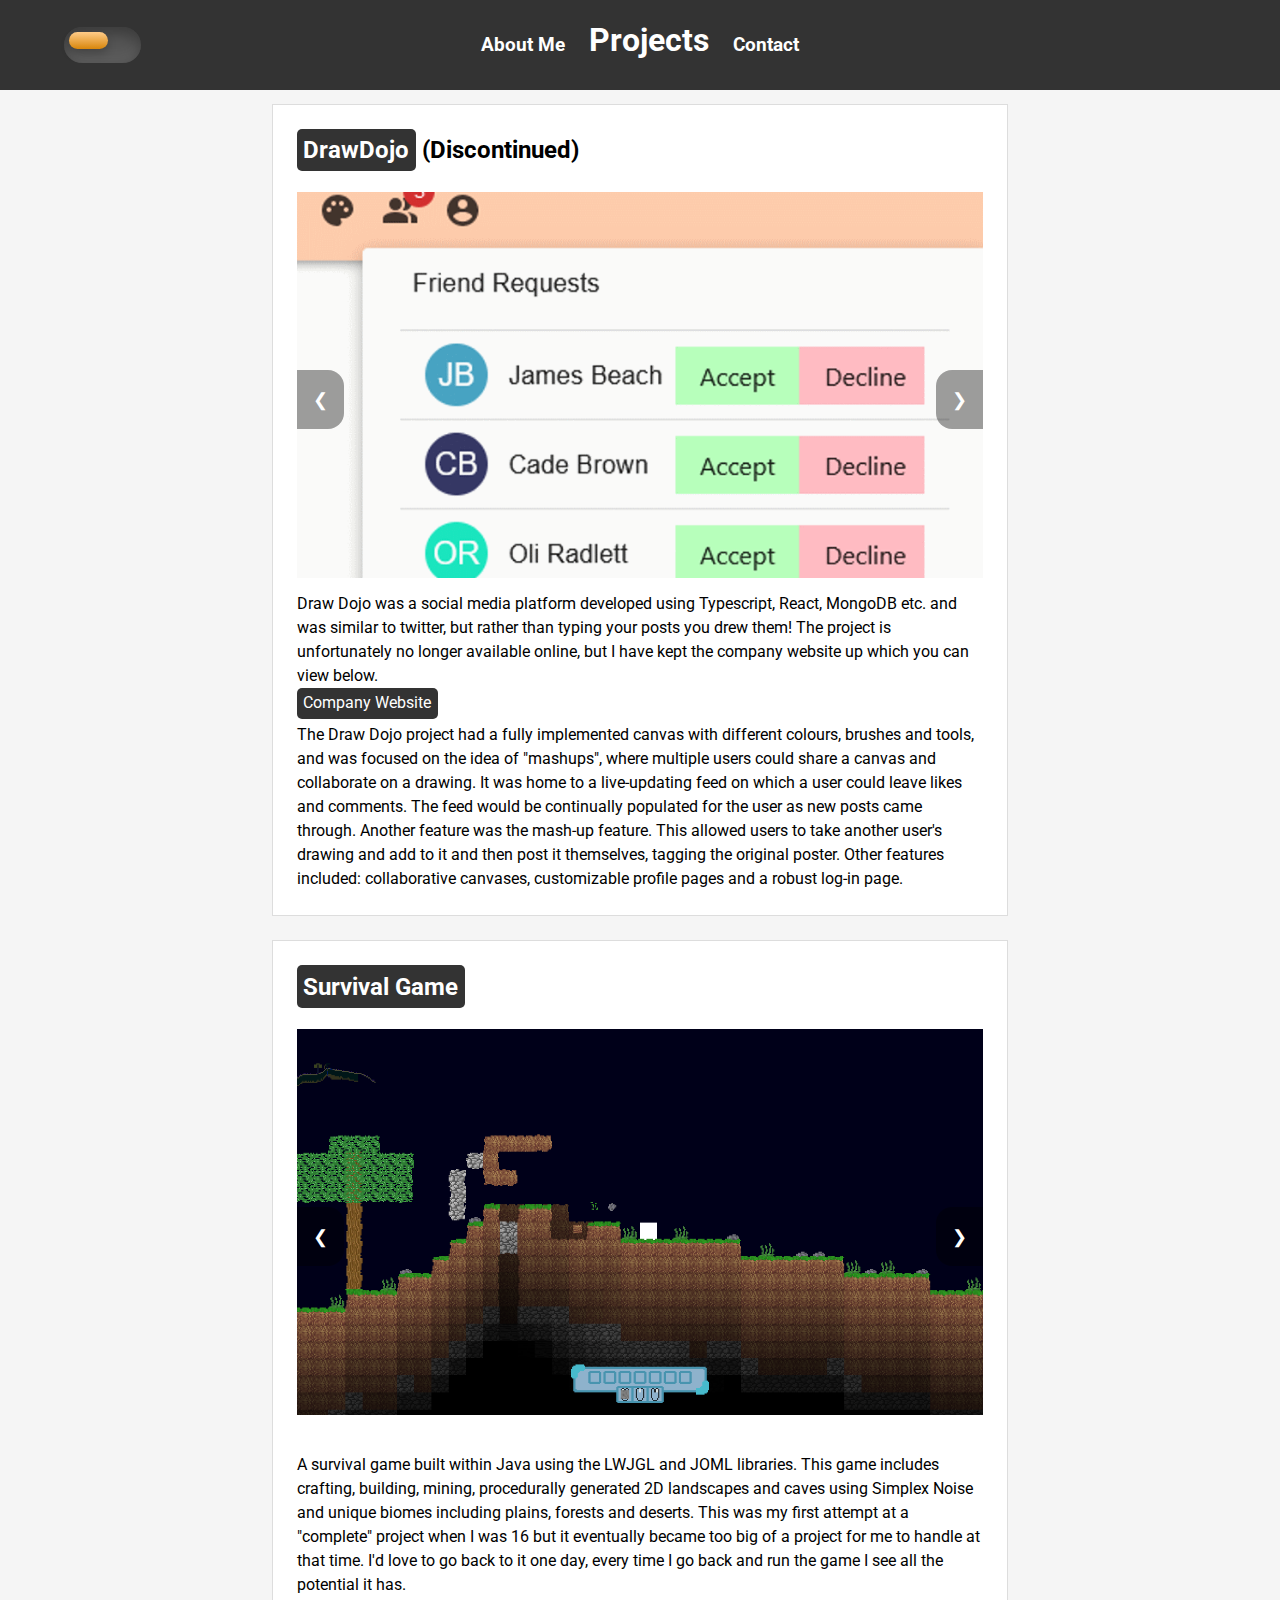
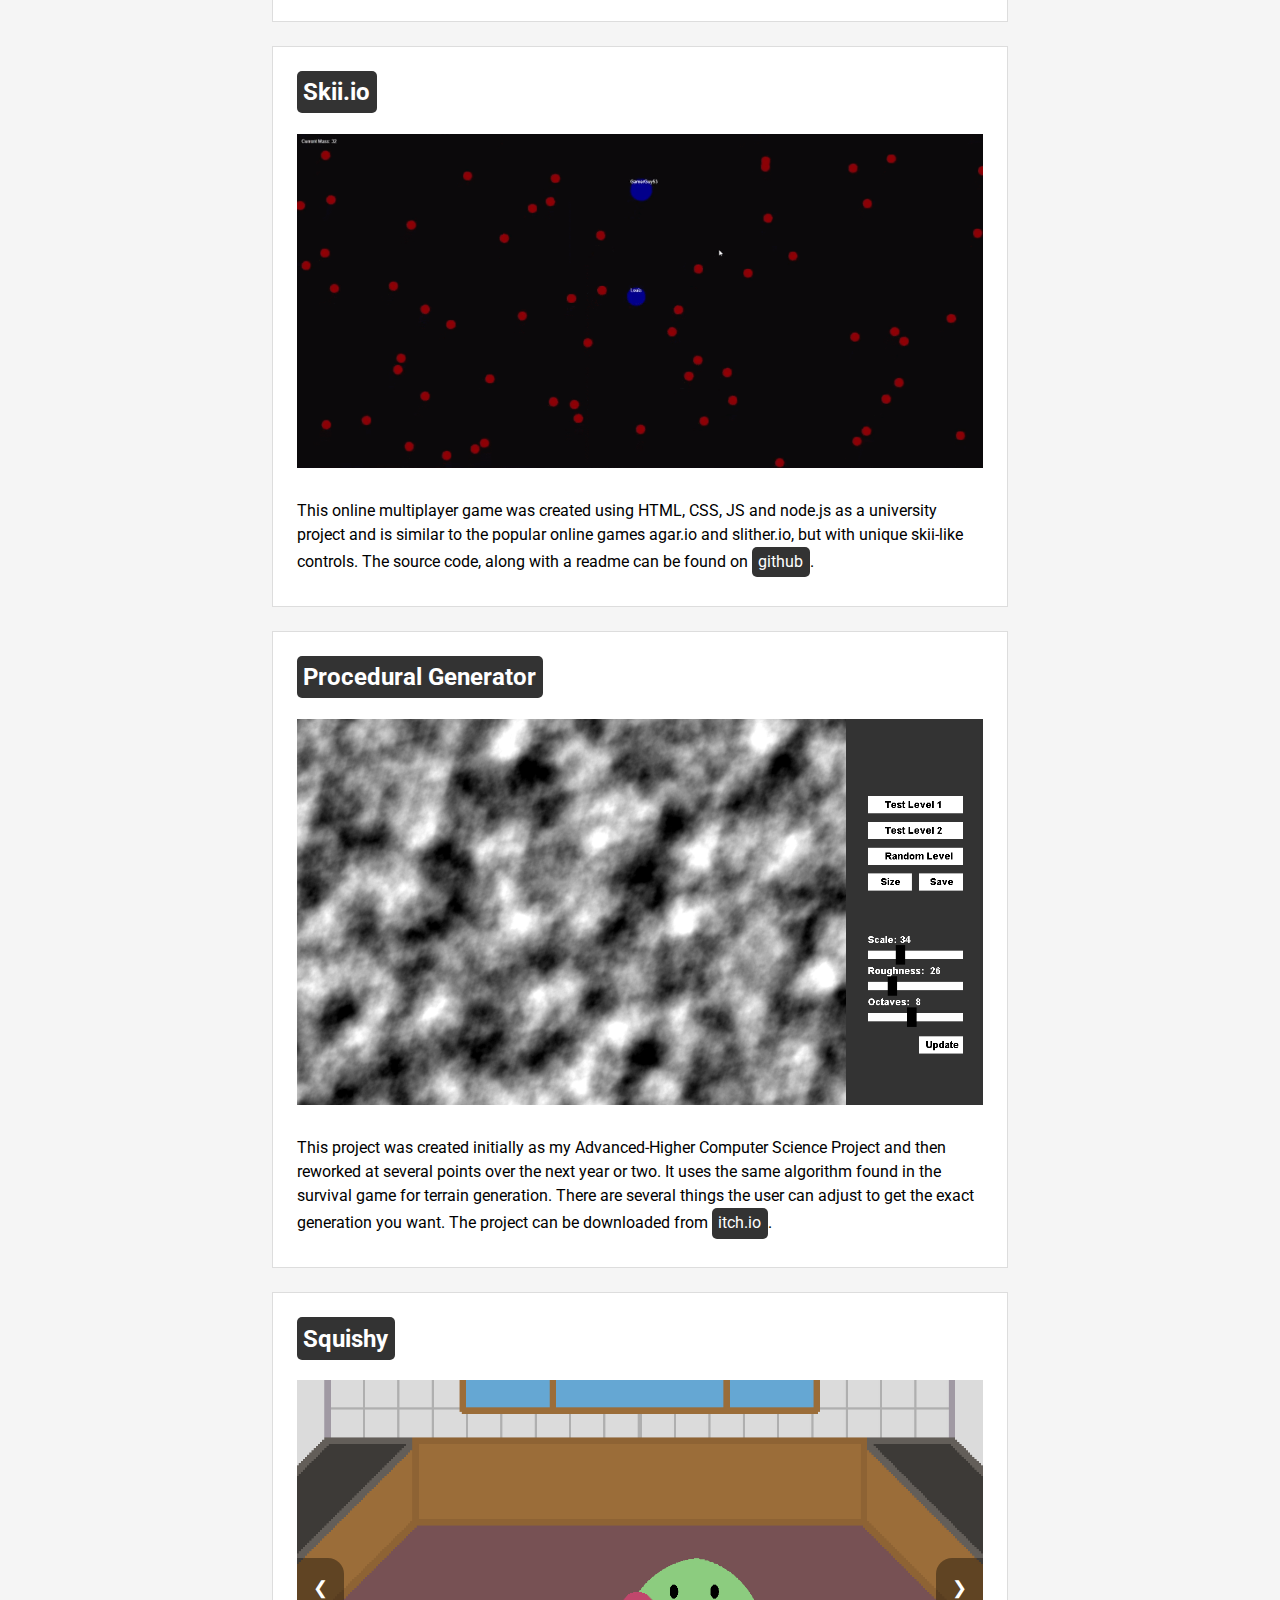
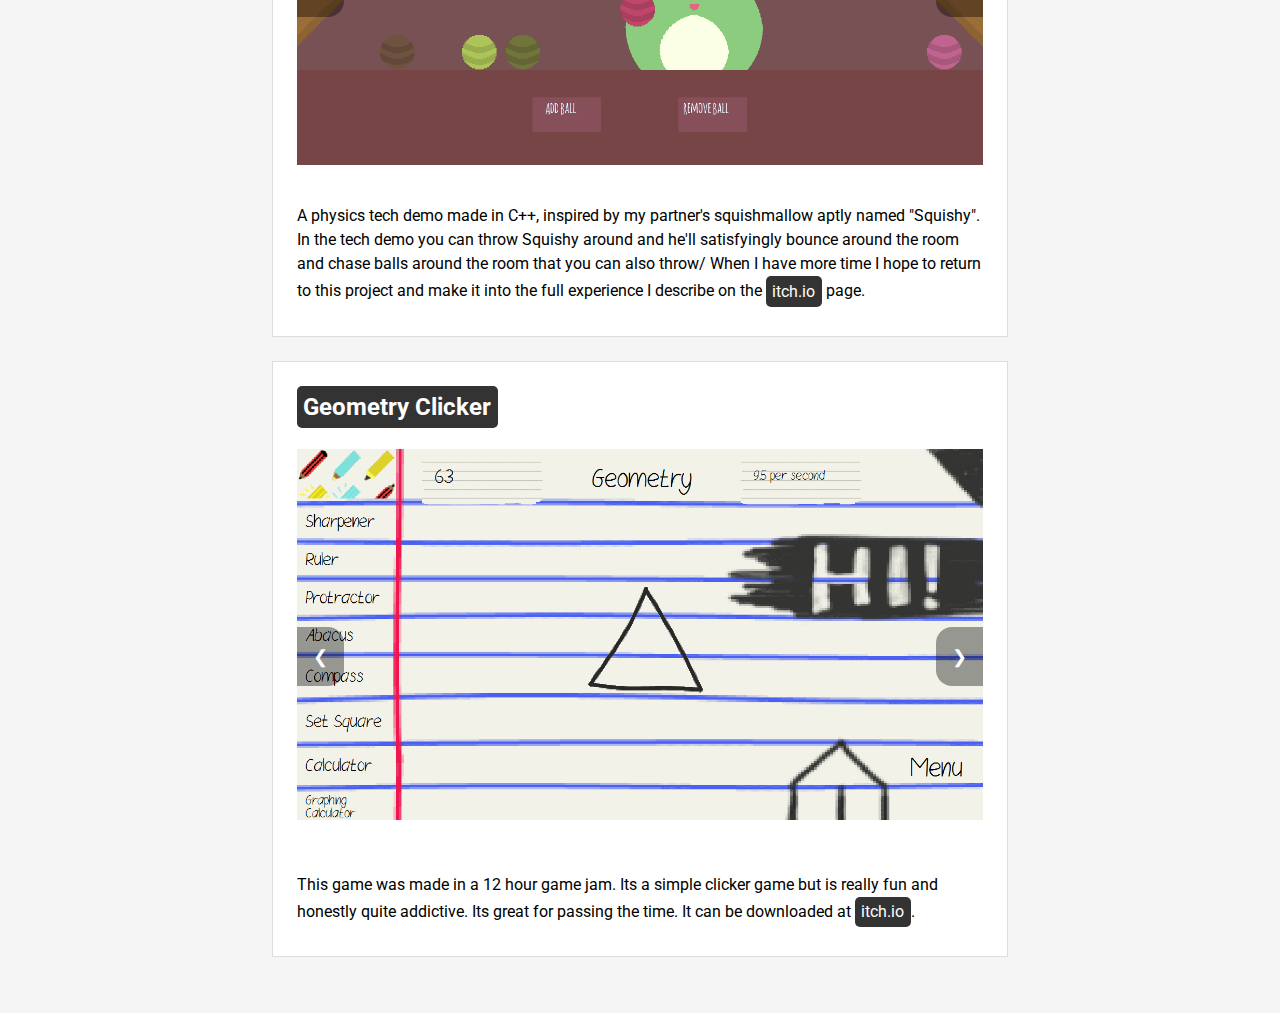
==== commit bc38e594: "Updated UI and Landing" ====
--- a/index.html
+++ b/index.html
@@ -17,8 +17,11 @@
       <label for="darkmode" onclick="toggleDark()"></label>
     </section>
   </header>
+  <br>
+  <br>
+  <br>
   <main>
-    <section class="project">
+    <section class="project" id="drawdojo">
       <h2><a href="https://louisdevelopment.github.io/DrawDojo/" class="title">DrawDojo</a> (Discontinued)</h2>
       <!-- Slideshow container -->
       <div class="slideshow-container">
@@ -64,7 +67,7 @@
     </section>
 
 
-    <section class="project">
+    <section class="project" id="survival">
       <h2><a class="title">Survival Game</a></h2>
       
         <!-- Slideshow container -->
@@ -96,6 +99,25 @@
           one day, every time I go back and run the game I see all the potential it has.
         </p>
     </section>
+    <section class="project" id="skii">
+      <h2><a href="https://github.com/OllieBechstein/f28wp_Coursework" class="title">Skii.io</a></h2>
+      
+        <!-- Slideshow container -->
+        <div>
+
+          <!-- Full-width images with number and caption text -->
+          <div class="mySlides5 fade">
+            <img src="Screenshots/onlineIO1.png" style="width:100%">
+          </div>
+        </div>
+        <br>
+          <p>This online multiplayer game was created using HTML, CSS, JS and node.js as a university project 
+            and is similar to the popular online games agar.io and slither.io, but with unique skii-like controls. 
+            The source code, along with a readme 
+            can be found on <a href="https://github.com/OllieBechstein/f28wp_Coursework" class="title">github</a>.
+          </p>
+    </section>
+
     <section class="project">
       <h2><a href="https://louis-braidwood.itch.io/simplex-noise" class="title">Procedural Generator</a></h2>
       
@@ -117,7 +139,7 @@
         </p>
     </section>
     
-    <section class="project">
+    <section class="project"id="squishy">
       <h2><a href="https://louis-braidwood.itch.io/squishy" class="title">Squishy</a></h2>
       
         <!-- Slideshow container -->
@@ -142,7 +164,7 @@
 
     </section>
 
-    <section class="project">
+    <section class="project" id="geometry">
       <h2><a href="https://louis-braidwood.itch.io/geometry-clicker" class="title">Geometry Clicker</a></h2>
       
         <!-- Slideshow container -->
--- a/style.css
+++ b/style.css
@@ -6,7 +6,6 @@
   }
   
   body { 
-    margin-top:100px;
     font-family: 'Roboto', sans-serif;
     font-size: 16px;
     line-height: 1.5;
@@ -15,10 +14,11 @@
   }
   
   header {
-    margin-top:-100px;
     background-color: #333;
     color: #fff;
     position:fixed;
+    margin:0px;
+    height:10vh;
     width:100%;
     align-items: center;
     z-index: 3;
@@ -26,16 +26,62 @@
     padding: 1rem;
   }
 
+
   .splash-page {
     display:auto;
     min-width:100%;
-    padding-top: 30vh;
-    height:92vh;
+    padding-top: 45vh;
+    height:100vh;
     text-align: center;
     -webkit-background-size: cover;
     -moz-background-size: cover;
     -o-background-size: cover;
     background-size: cover;
+  }
+
+  .splash-page img{
+    text-align:center;
+    border: 10px solid #fff;
+    position:absolute;
+    width:13%;
+    height:26vh;
+    border-radius: 50%;
+    transition:0.3s;
+  }
+
+  .splash-page img:hover{
+    transform: scale(1.3,1.3);
+  }
+
+  .top-left{
+    top:22vh;
+    left:12%;
+  }
+  .top-middle{
+    top:15vh;
+    left:44%;
+  }
+  
+  .top-right{
+    top:22vh;
+    left:78%;
+  }
+  
+  .bottom-left{
+    top:60vh;
+    left:12%;
+  }
+  .bottom-middle{
+    top:66vh;
+    left:44%;
+  }
+  .bottom-right{
+    top:60vh;
+    left:78%;
+  }
+
+  .splash-page .darkmode{
+    color:white;
   }
   
   .slider {
@@ -47,8 +93,8 @@
   }
 
   label {
-    width:100px;
-    height:30px;
+    width:6vw;
+    height:4vh;
     position:absolute;
     display:inline;
     background-color: #555;
@@ -60,11 +106,11 @@
 
   label:after {
     content: "";
-    width: 40px;
-    height: 20px;
+    width: 3vw;
+    height: 1.3vw;
     position:absolute;
-    top: 5px;
-    left: 5px;
+    top: 0.6vh;
+    left: 0.6vh;
     background:linear-gradient(180deg, #ffcc89, #d8860b);
     border-radius: 180px;
     box-shadow: 0px 5px 10px rgba(0,0,0,0.2);
@@ -72,7 +118,7 @@
   }
 
 label:active:after{
-  width:50px;
+  width:4vw;
 }
 
 .dark{
@@ -85,7 +131,7 @@
     background:#343434;
   }
   .dark:checked + label:after{
-    left:95px;
+    left:5.5vw;
     transform: translateX(-100%);
     background:linear-gradient(180deg, #777, #3a3a3a);
   }
@@ -335,6 +381,7 @@
   .slideshow-container {
     min-height:300px;
   }
+  
 
 }
 
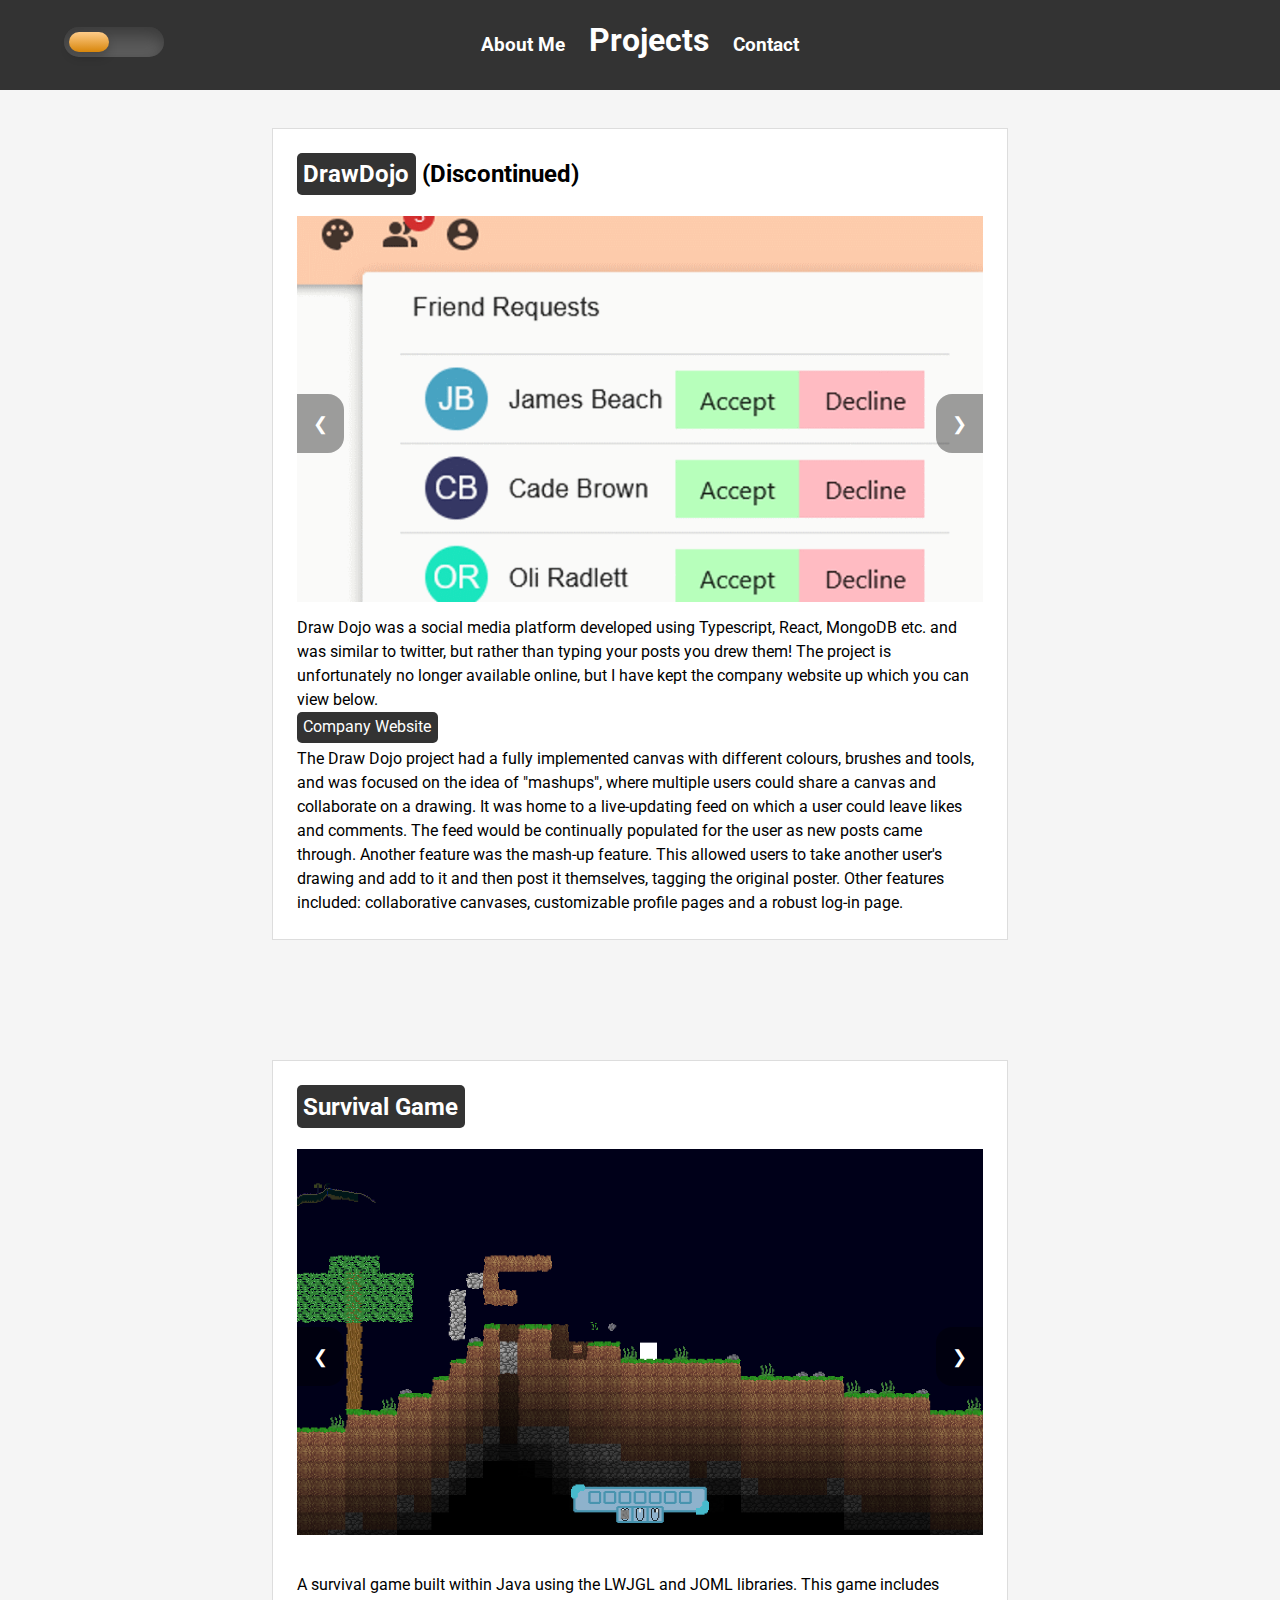
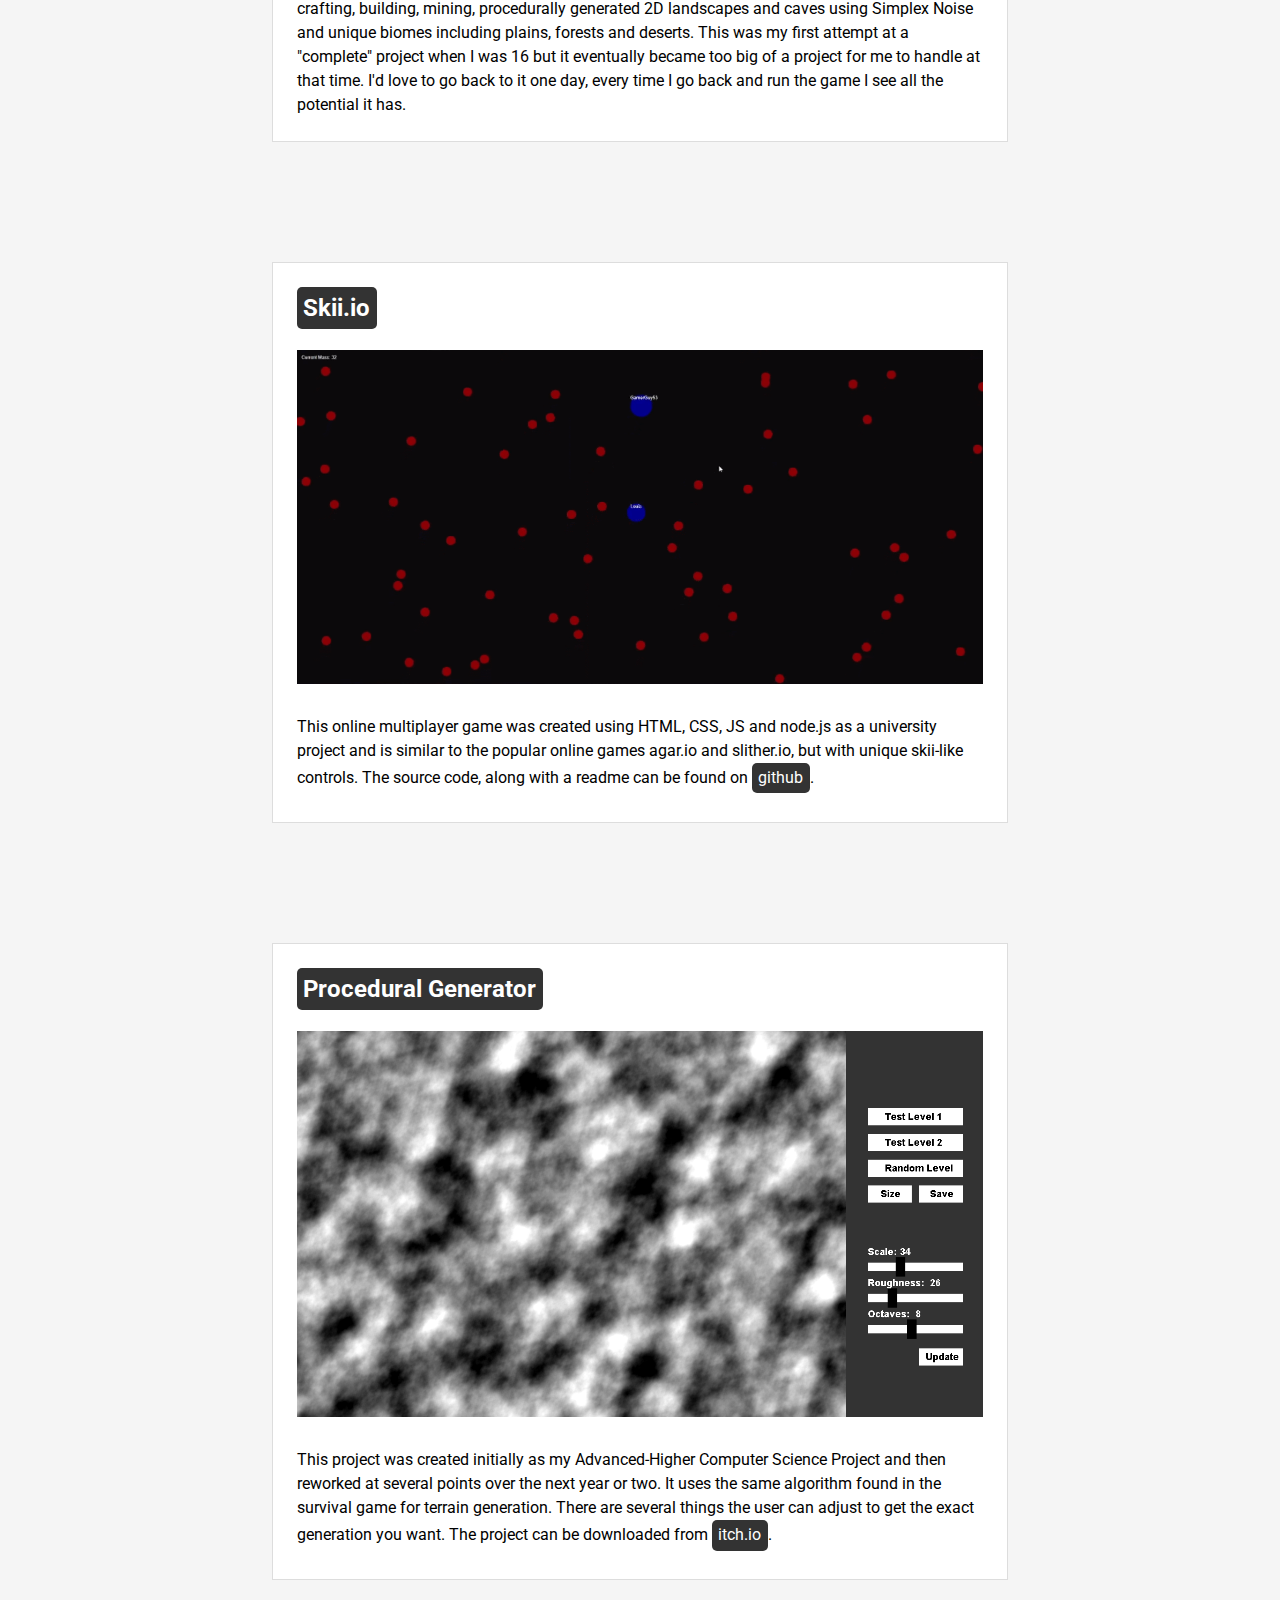
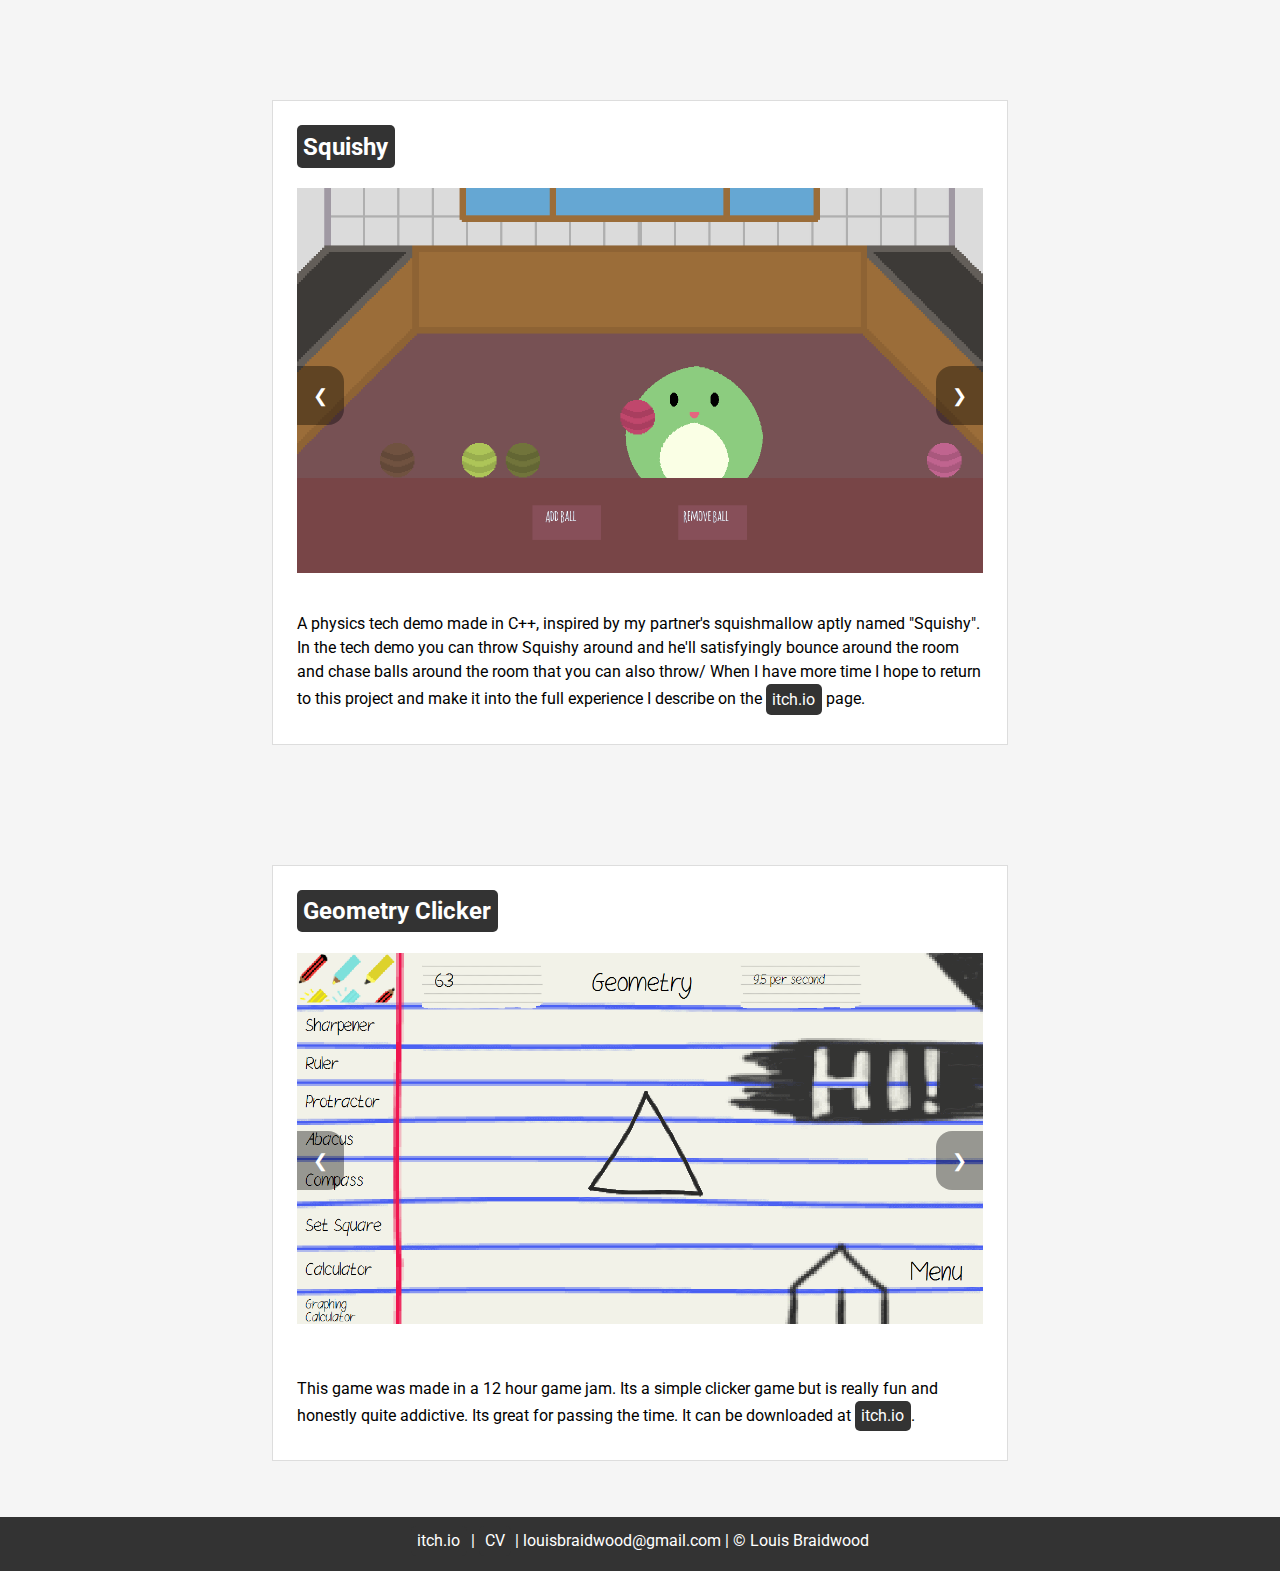
==== commit d3cc69c5: "Fixed Dark-Mode" ====
--- a/index.html
+++ b/index.html
@@ -17,11 +17,12 @@
       <label for="darkmode" onclick="toggleDark()"></label>
     </section>
   </header>
-  <br>
-  <br>
-  <br>
   <main>
-    <section class="project" id="drawdojo">
+    <br id="drawdojo">
+    <br>
+    <br>
+    <br>
+    <section class="project">
       <h2><a href="https://louisdevelopment.github.io/DrawDojo/" class="title">DrawDojo</a> (Discontinued)</h2>
       <!-- Slideshow container -->
       <div class="slideshow-container">
@@ -67,7 +68,11 @@
     </section>
 
 
-    <section class="project" id="survival">
+    <br id="survival">
+    <br>
+    <br>
+    <br>
+    <section class="project">
       <h2><a class="title">Survival Game</a></h2>
       
         <!-- Slideshow container -->
@@ -99,7 +104,12 @@
           one day, every time I go back and run the game I see all the potential it has.
         </p>
     </section>
-    <section class="project" id="skii">
+    
+    <br id="skii">
+    <br>
+    <br>
+    <br>
+    <section class="project">
       <h2><a href="https://github.com/OllieBechstein/f28wp_Coursework" class="title">Skii.io</a></h2>
       
         <!-- Slideshow container -->
@@ -118,6 +128,10 @@
           </p>
     </section>
 
+    <br id="procedural">
+    <br>
+    <br>
+    <br>
     <section class="project">
       <h2><a href="https://louis-braidwood.itch.io/simplex-noise" class="title">Procedural Generator</a></h2>
       
@@ -139,7 +153,11 @@
         </p>
     </section>
     
-    <section class="project"id="squishy">
+    <br id="squishy">
+    <br>
+    <br>
+    <br>
+    <section class="project">
       <h2><a href="https://louis-braidwood.itch.io/squishy" class="title">Squishy</a></h2>
       
         <!-- Slideshow container -->
@@ -164,7 +182,11 @@
 
     </section>
 
-    <section class="project" id="geometry">
+    <br id="geometry">
+    <br>
+    <br>
+    <br>
+    <section class="project">
       <h2><a href="https://louis-braidwood.itch.io/geometry-clicker" class="title">Geometry Clicker</a></h2>
       
         <!-- Slideshow container -->
@@ -197,5 +219,8 @@
     <script src="darkmode.js"></script>
     <script src="arrows.js"></script>
   </main>
+  <div class="footer">
+    <p><a href="https://louis-braidwood.itch.io/" target=”_blank” class="title">itch.io</a> | <a href="https://docs.google.com/document/d/1sDIcDwmlkOf2Qq-nimRUbnTzN3r6b22tJUZo7GRcZZ0/edit?usp=sharing" target=”_blank” class="title">CV</a> | louisbraidwood@gmail.com | &#169 Louis Braidwood</p>
+</div>
 </body>
 </html>--- a/style.css
+++ b/style.css
@@ -18,7 +18,7 @@
     color: #fff;
     position:fixed;
     margin:0px;
-    height:10vh;
+    height:10%;
     width:100%;
     align-items: center;
     z-index: 3;
@@ -43,10 +43,26 @@
     text-align:center;
     border: 10px solid #fff;
     position:absolute;
-    width:13%;
-    height:26vh;
+    width:14vw;
+    height:14vw;
     border-radius: 50%;
     transition:0.3s;
+  }
+
+  .landing-button{
+    display: inline-block;
+    background-color: #7047EB;
+    color: #fff;
+    padding: 0.2rem 0.4rem;
+    margin:0.4rem;
+    margin-bottom: 0.3rem;
+    text-decoration: none;
+    border-radius: 5px;
+    transition: background-color 0.2s ease-in-out;
+  }
+  
+  .landing-button:hover {
+    background-color: #a077EB;
   }
 
   .splash-page img:hover{
@@ -59,7 +75,7 @@
   }
   .top-middle{
     top:15vh;
-    left:44%;
+    left:43%;
   }
   
   .top-right{
@@ -73,7 +89,7 @@
   }
   .bottom-middle{
     top:66vh;
-    left:44%;
+    left:43%;
   }
   .bottom-right{
     top:60vh;
@@ -93,8 +109,8 @@
   }
 
   label {
-    width:6vw;
-    height:4vh;
+    width:100px;
+    height:30px;
     position:absolute;
     display:inline;
     background-color: #555;
@@ -106,11 +122,11 @@
 
   label:after {
     content: "";
-    width: 3vw;
-    height: 1.3vw;
+    width: 40px;
+    height: 20px;
     position:absolute;
-    top: 0.6vh;
-    left: 0.6vh;
+    top: 5px;
+    left: 5px;
     background:linear-gradient(180deg, #ffcc89, #d8860b);
     border-radius: 180px;
     box-shadow: 0px 5px 10px rgba(0,0,0,0.2);
@@ -118,7 +134,7 @@
   }
 
 label:active:after{
-  width:4vw;
+  width:50px;
 }
 
 .dark{
@@ -131,7 +147,7 @@
     background:#343434;
   }
   .dark:checked + label:after{
-    left:5.5vw;
+    left:95px;
     transform: translateX(-100%);
     background:linear-gradient(180deg, #777, #3a3a3a);
   }
@@ -219,6 +235,14 @@
     transition: 0.3s;
   }
   
+  .project_darkmode{
+
+  border: 1px solid #818181;
+  background-color:rgb(80, 80, 80);
+  transition: 0.3s;
+  }
+
+
   .double-project {
     display:flex;
   }
@@ -354,12 +378,6 @@
   transition: 0.3s;
   color: white;
 }
-.project_darkmode{
-  
-  border: 1px solid #818181;
-  background-color:rgb(80, 80, 80);
-  transition: 0.3s;
-}
 
 .title {
   display: inline-block;
@@ -376,12 +394,26 @@
   background-color: #555;
 }
 
+.divider{
+  height: 31.4vh;
+}
+
+.footer{
+  left: 0px;
+  bottom: 0px;
+  height: 6vh;
+  width: 100%;
+  padding-top:1vh;
+  background-color: #333;
+  color: white;
+  text-align: center;
+}
+
 @media only screen and (max-width: 800px) {
 
   .slideshow-container {
     min-height:300px;
   }
-  
 
 }
 
@@ -397,6 +429,44 @@
     z-index: 3;
   }
 
+  .splash-page img{
+    text-align:center;
+    border: 5px solid #fff;
+    position:absolute;
+    
+    width:30vw;
+    height:30vw;
+    border-radius: 50%;
+    transition:0.3s;
+  }
+
+  .top-left{
+    top:25vh;
+    left:2%;
+  }
+  .top-middle{
+    top:15vh;
+    left:35%;
+  }
+  
+  .top-right{
+    top:25vh;
+    left:68%;
+  }
+  
+  .bottom-left{
+    top:70vh;
+    left:2%;
+  }
+  .bottom-middle{
+    top:80vh;
+    left:35%;
+  }
+  .bottom-right{
+    top:70vh;
+    left:68%;
+  }
+
   p {
     font-size:12px;
   }
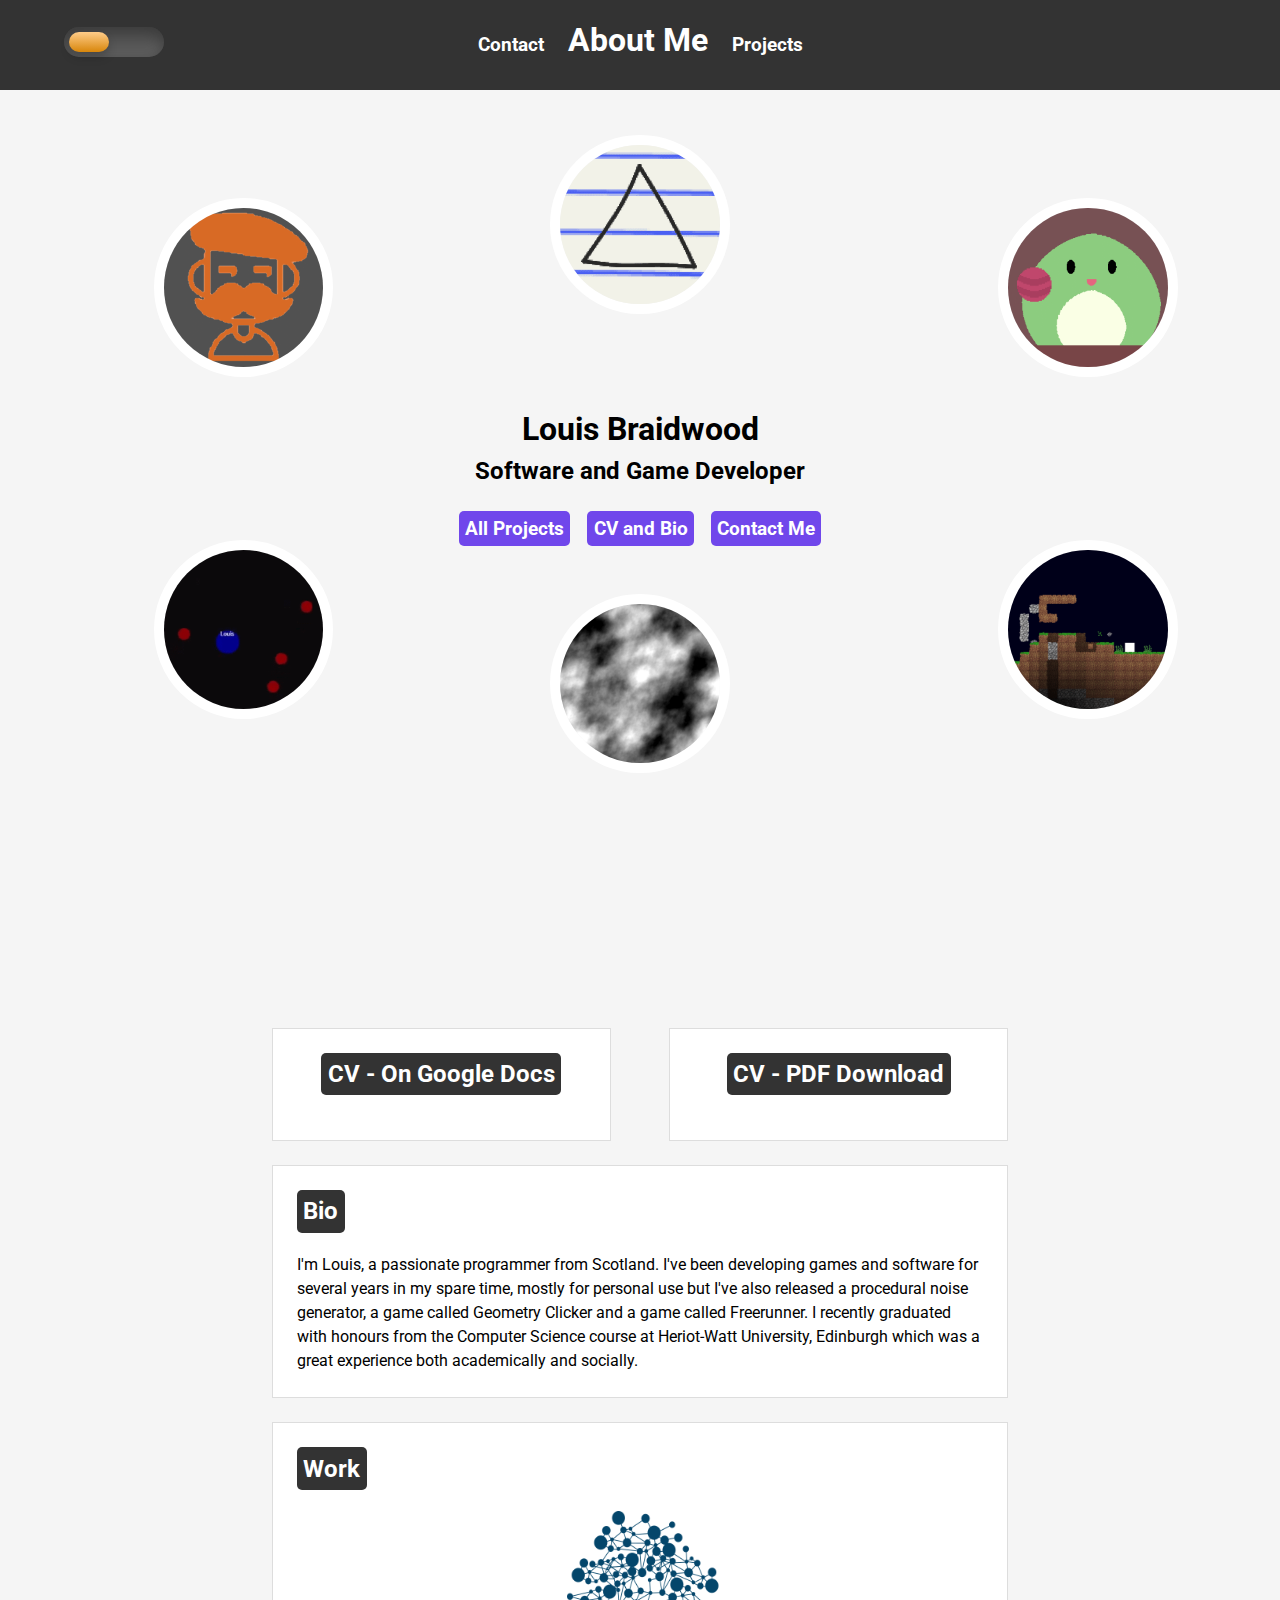
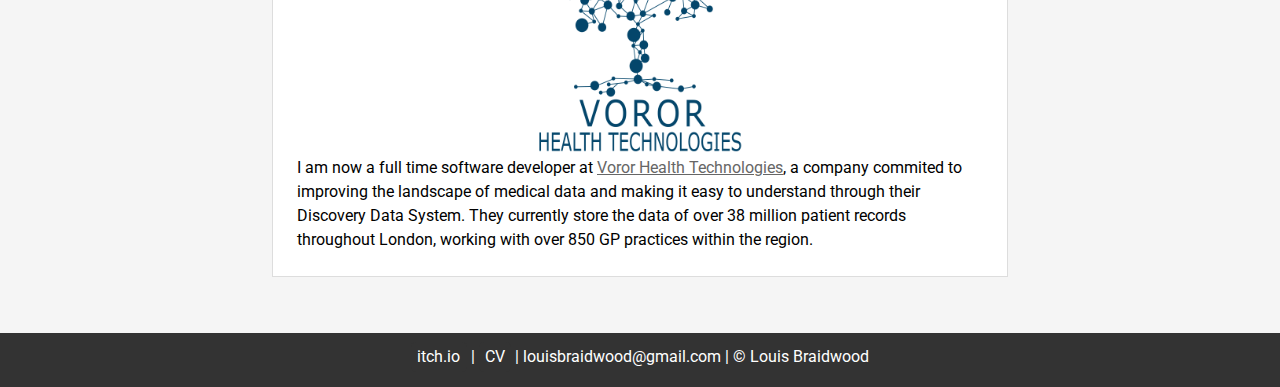
==== commit aadb7251: "Swapped index and projects file" ====
--- a/index.html
+++ b/index.html
@@ -9,218 +9,68 @@
 </head>
 <body>
   <header>
-    <h3><a href="about.html">About Me</a></h3>
-    <h1>Projects</h1>
     <h3><a href="contact.html">Contact</a></h3>
+    <h1>About Me</h1>
+    <h3><a href="index.html">Projects</a></h3>
     <section class="slider">
-      <input class="dark" type="checkbox" id="darkmode"/>
-      <label for="darkmode" onclick="toggleDark()"></label>
+    <input type="checkbox" class="dark" id="darkmode"/>
+    <label for="darkmode" onclick="toggleDark()"></label>
     </section>
   </header>
+
+  <section class="splash-page">
+    <a href="index.html#drawdojo"><img src="Screenshots/DrawDojo Thumbnail.png" class="top-left"></a>
+    <a href="index.html#geometry"><img src="Screenshots/Geometry Thumbnail.png" class="top-middle"></a>
+    <a href="index.html#squishy"><img src="Screenshots/Squishy Thumbnail.png" class="top-right"></a>
+    <a href="index.html#procedural"><img src="Screenshots/Procedural Thumbnail.png" class="bottom-middle"></a>
+    <a href="index.html#skii"><img src="Screenshots/IO Thumbnail.png" class="bottom-left"></a>
+    <a href="index.html#survival"><img src="Screenshots/Surivival Thumbnail.png" class="bottom-right"></a>
+    <div class="center">
+      <h1>Louis Braidwood</h1>
+      <h2>Software and Game Developer</h2>
+      <h3 class="landing-button"><a href="index.html">All Projects</a></h3>
+      <h3 class="landing-button"><a href="#continue">CV and Bio</a></h3>
+      <h3 class="landing-button"><a href="contact.html">Contact Me</a></h3>
+    </div>
+    
+  </section>
+
   <main>
-    <br id="drawdojo">
+    <br id="continue">
     <br>
     <br>
     <br>
+    <section class="double-project">
+      <section class="double-project-panel-left">
+        <h2 style="text-align: center"><a href="https://docs.google.com/document/d/1sDIcDwmlkOf2Qq-nimRUbnTzN3r6b22tJUZo7GRcZZ0/edit?usp=sharing" target=”_blank” class="title">CV - On Google Docs</a></h2>
+      </section>
+      <section class="double-project-panel-right">
+        <h2 style="text-align: center"> <a href="Screenshots/Louis Braidwood CV.pdf" download class="title">CV - PDF Download</a></h2>
+      </section>
+    </section>
     <section class="project">
-      <h2><a href="https://louisdevelopment.github.io/DrawDojo/" class="title">DrawDojo</a> (Discontinued)</h2>
-      <!-- Slideshow container -->
-      <div class="slideshow-container">
-
-        <!-- Full-width images with number and caption text -->
-        <div class="mySlides4 fade">
-          <img src="Screenshots/DrawDojo2.png" style="width:100%">
-        </div>
-        <div class="mySlides4 fade">
-          <img src="Screenshots/DrawDojo1.png" style="width:100%">
-        </div>
-        <div class="mySlides4 fade">
-          <img src="Screenshots/DrawDojo3.png" style="width:100%">
-        </div>
-        <div class="mySlides4 fade">
-          <img src="Screenshots/DrawDojo4.png" style="width:100%">
-        </div>
-        <div class="mySlides4 fade">
-          <img src="Screenshots/DrawDojo5.png" style="width:100%">
-        </div>
-        <div class="mySlides4 fade">
-          <img src="Screenshots/DrawDojo6.png" style="width:100%">
-        </div>
-        <!-- Next and previous buttons -->
-        <a class="prev" onclick="plusSlides(-1, 3)">&#10094;</a>
-        <a class="next" onclick="plusSlides(1, 3)">&#10095;</a>
-      </div>
-      <p>
-        Draw Dojo was a social media platform developed using Typescript, React, MongoDB etc. and was similar to twitter, but
-        rather than typing your posts you drew them! The project is unfortunately no longer
-        available online, but I have kept the company website up which you can view below. <br>
-        <a href="https://louisdevelopment.github.io/DrawDojo/" class="title">Company Website</a>
+      
+      <h2><a class="title">Bio</a></h2>
+      <p>I'm Louis, a passionate programmer from Scotland. I've been developing games and software 
+        for several years in my spare time, mostly for personal use but I've also released a procedural noise generator, a game called Geometry Clicker and a game called Freerunner.
+        I recently graduated with honours from the Computer Science course at Heriot-Watt University, Edinburgh which was a great experience both academically and socially.  
       </p>
-      <p>
-        The Draw Dojo project had a fully implemented canvas with different colours, brushes and
-        tools, and was focused on the idea of "mashups", where multiple users could share a canvas
-         and collaborate on a drawing. It was home to a live-updating feed on which a user could leave likes and comments. The
-        feed would be continually populated for the user as new posts came through. Another
-        feature was the mash-up feature. This allowed users to take another user's drawing and
-        add to it and then post it themselves, tagging the original poster. Other features included:
-        collaborative canvases, customizable profile pages and a robust log-in page.
-      </p>
+      
     </section>
-
-
-    <br id="survival">
-    <br>
-    <br>
-    <br>
     <section class="project">
-      <h2><a class="title">Survival Game</a></h2>
+      <h2><a href="https://voror.co.uk/" class="title">Work</a></h2>
+      <img src="Screenshots/voror.png" style="width:30%;  display: block; margin-left: auto; margin-right: auto;">
+      <p>I am now a full time software developer at <a href="https://voror.co.uk/">Voror Health Technologies</a>, a company commited to improving the landscape of medical data
+      and making it easy to understand through their Discovery Data System. They currently store the data of over 38 million patient records throughout London, working with over 850 GP
+      practices within the region.</p>
       
-        <!-- Slideshow container -->
-        <div class="slideshow-container">
-
-          <!-- Full-width images with number and caption text -->
-          <div class="mySlides3 fade">
-            <img src="Screenshots/SurvivalGame1.png" style="width:100%">
-          </div>
-
-          <div class="mySlides3 fade">
-            <img src="Screenshots/SurvivalGame2.png" style="width:100%">
-          </div>
-
-          <div class="mySlides3 fade">
-            <img src="Screenshots/SurvivalGame3.png" style="width:100%">
-          </div>
-
-          <!-- Next and previous buttons -->
-          <a class="prev" onclick="plusSlides(-1, 2)">&#10094;</a>
-          <a class="next" onclick="plusSlides(1, 2)">&#10095;</a>
-        </div>
-        <br>
-        <p>A survival game built within Java using the LWJGL and JOML libraries. 
-          This game includes crafting, building, mining,  procedurally generated 2D landscapes and caves 
-          using Simplex Noise and unique biomes including plains, forests and deserts.
-          This was my first attempt at a "complete" project when I was 16 but it eventually
-          became too big of a project for me to handle at that time. I'd love to go back to it
-          one day, every time I go back and run the game I see all the potential it has.
-        </p>
     </section>
     
-    <br id="skii">
-    <br>
-    <br>
-    <br>
-    <section class="project">
-      <h2><a href="https://github.com/OllieBechstein/f28wp_Coursework" class="title">Skii.io</a></h2>
-      
-        <!-- Slideshow container -->
-        <div>
+    </main>
 
-          <!-- Full-width images with number and caption text -->
-          <div class="mySlides5 fade">
-            <img src="Screenshots/onlineIO1.png" style="width:100%">
-          </div>
-        </div>
-        <br>
-          <p>This online multiplayer game was created using HTML, CSS, JS and node.js as a university project 
-            and is similar to the popular online games agar.io and slither.io, but with unique skii-like controls. 
-            The source code, along with a readme 
-            can be found on <a href="https://github.com/OllieBechstein/f28wp_Coursework" class="title">github</a>.
-          </p>
-    </section>
-
-    <br id="procedural">
-    <br>
-    <br>
-    <br>
-    <section class="project">
-      <h2><a href="https://louis-braidwood.itch.io/simplex-noise" class="title">Procedural Generator</a></h2>
-      
-        <!-- Slideshow container -->
-        <div>
-
-          <!-- Full-width images with number and caption text -->
-          <div class="fade">
-            <img src="Screenshots/ProceduralGenerator.png" style="width:100%">
-          </div>
-        </div>
-        <br>
-        <p>This project was created initially as my Advanced-Higher Computer Science Project and then 
-          reworked at several points over the next year or two. It uses the same algorithm found in the 
-          survival game for terrain generation. There are several things the user can adjust to get the exact generation you want.
-          The project can be downloaded from 
-
-            <a href="https://louis-braidwood.itch.io/simplex-noise" class="title">itch.io</a>.
-        </p>
-    </section>
-    
-    <br id="squishy">
-    <br>
-    <br>
-    <br>
-    <section class="project">
-      <h2><a href="https://louis-braidwood.itch.io/squishy" class="title">Squishy</a></h2>
-      
-        <!-- Slideshow container -->
-        <div class="slideshow-container">
-
-          <!-- Full-width images with number and caption text -->
-          <div class="mySlides1 fade">
-            <img src="Screenshots/squishy1.png" style="width:100%">
-          </div>
-          <div class="mySlides1 fade">
-            <img src="Screenshots/squishy2.png" style="width:100%">
-          </div>
-          <!-- Next and previous buttons -->
-          <a class="prev" onclick="plusSlides(-1, 0)">&#10094;</a>
-          <a class="next" onclick="plusSlides(1, 0)">&#10095;</a>
-        </div>
-        <br>
-        <p>A physics tech demo made in C++, inspired by my partner's squishmallow aptly named "Squishy". In the tech demo you can throw Squishy around and he'll
-          satisfyingly bounce around the room and chase balls around the room that you can also throw/ When I have more time I hope to return
-          to this project and make it into the full experience I describe on the <a href="https://louis-braidwood.itch.io/squishy" class="title">itch.io</a> page.
-        </p>
-
-    </section>
-
-    <br id="geometry">
-    <br>
-    <br>
-    <br>
-    <section class="project">
-      <h2><a href="https://louis-braidwood.itch.io/geometry-clicker" class="title">Geometry Clicker</a></h2>
-      
-        <!-- Slideshow container -->
-        <div class="slideshow-container">
-
-          <!-- Full-width images with number and caption text -->
-          <div class="mySlides2 fade">
-            <img src="Screenshots/Geometry1.png" style="width:100%">
-          </div>
-
-          <div class="mySlides2 fade">
-            <img src="Screenshots/Geometry2.png" style="width:100%">
-          </div>
-
-          <div class="mySlides2 fade">
-            <img src="Screenshots/Geometry3.png" style="width:100%">
-          </div>
-
-          <!-- Next and previous buttons -->
-          <a class="prev" onclick="plusSlides(-1, 1)">&#10094;</a>
-          <a class="next" onclick="plusSlides(1, 1)">&#10095;</a>
-        </div>
-        <br>
-        <p>This game was made in a 12 hour game jam. Its a simple clicker 
-          game but is really fun and honestly quite addictive. Its great for
-           passing the time. It can be downloaded at 
-           <a href="https://louis-braidwood.itch.io/geometry-clicker" class="title">itch.io</a>.
-        </p>
-    </section>
-    <script src="darkmode.js"></script>
-    <script src="arrows.js"></script>
-  </main>
   <div class="footer">
     <p><a href="https://louis-braidwood.itch.io/" target=”_blank” class="title">itch.io</a> | <a href="https://docs.google.com/document/d/1sDIcDwmlkOf2Qq-nimRUbnTzN3r6b22tJUZo7GRcZZ0/edit?usp=sharing" target=”_blank” class="title">CV</a> | louisbraidwood@gmail.com | &#169 Louis Braidwood</p>
-</div>
+  </div>
+  <script src="darkmode.js"></script>
 </body>
 </html>